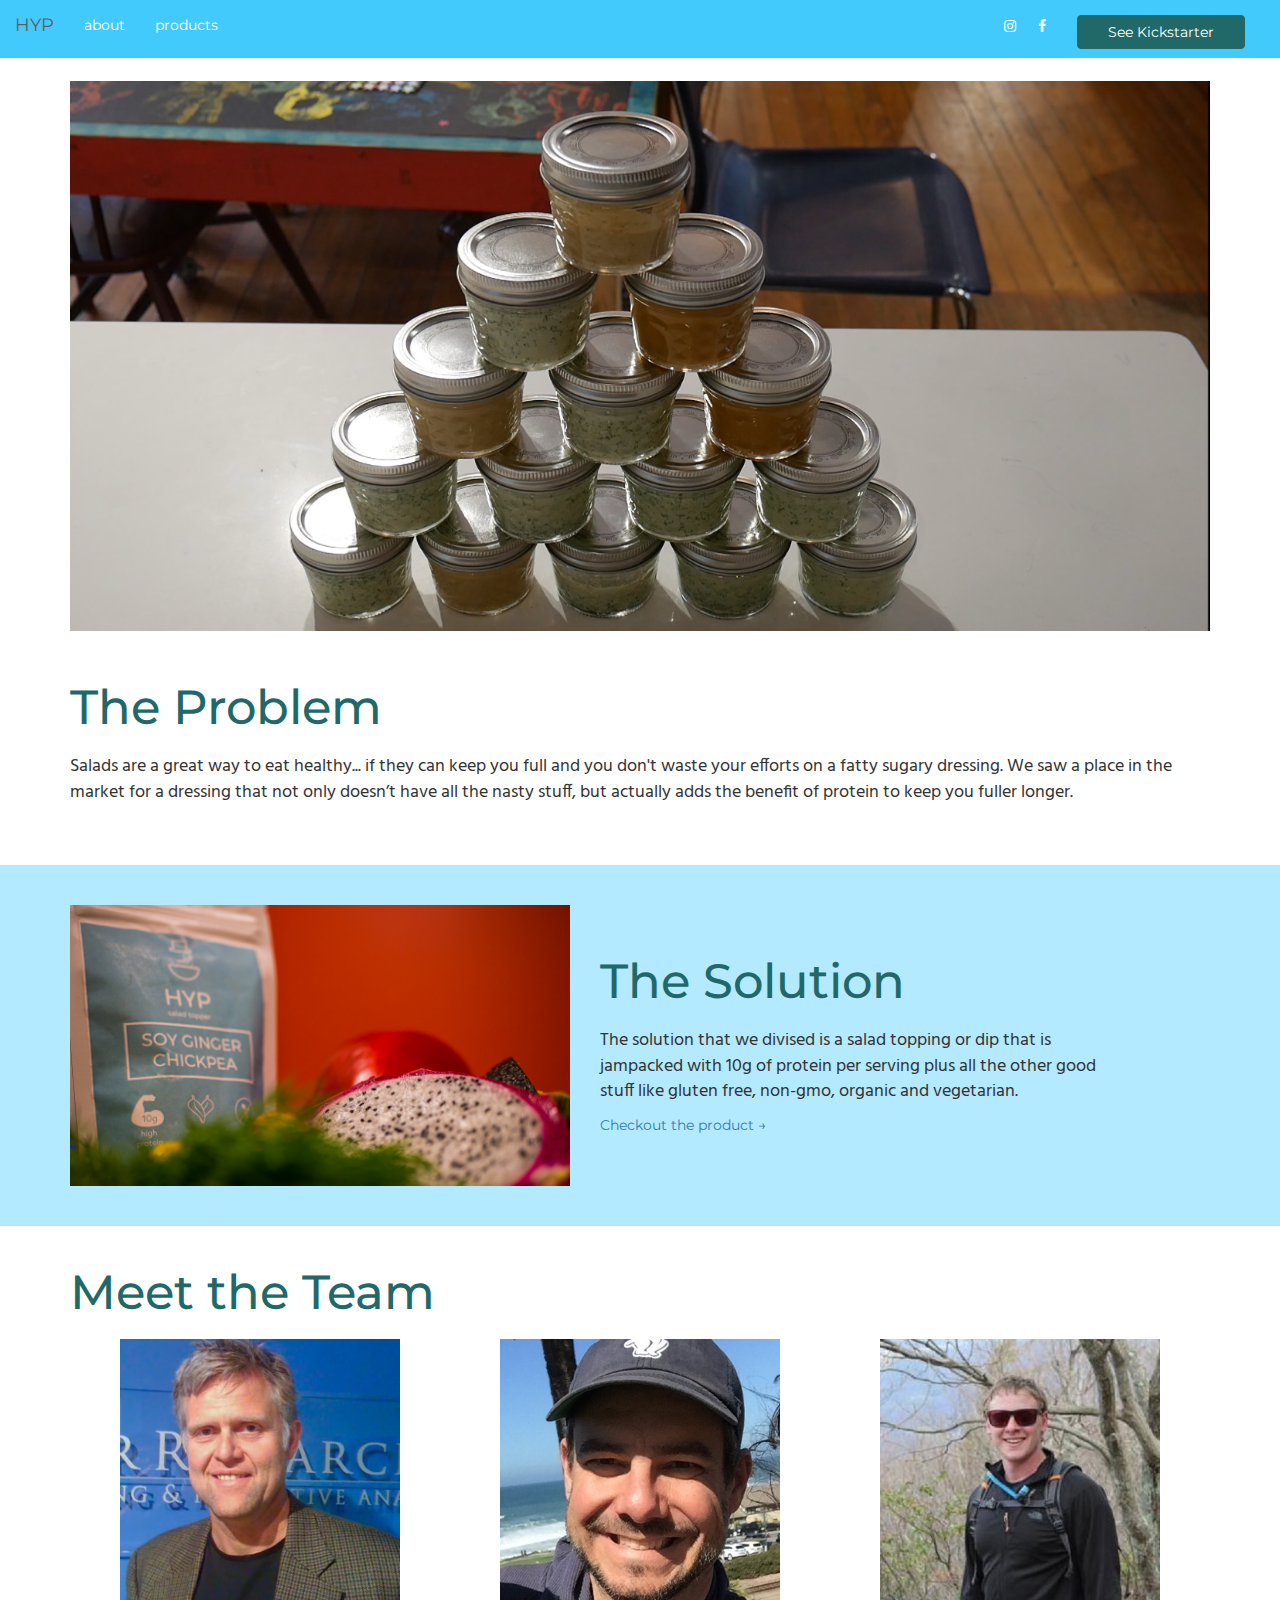
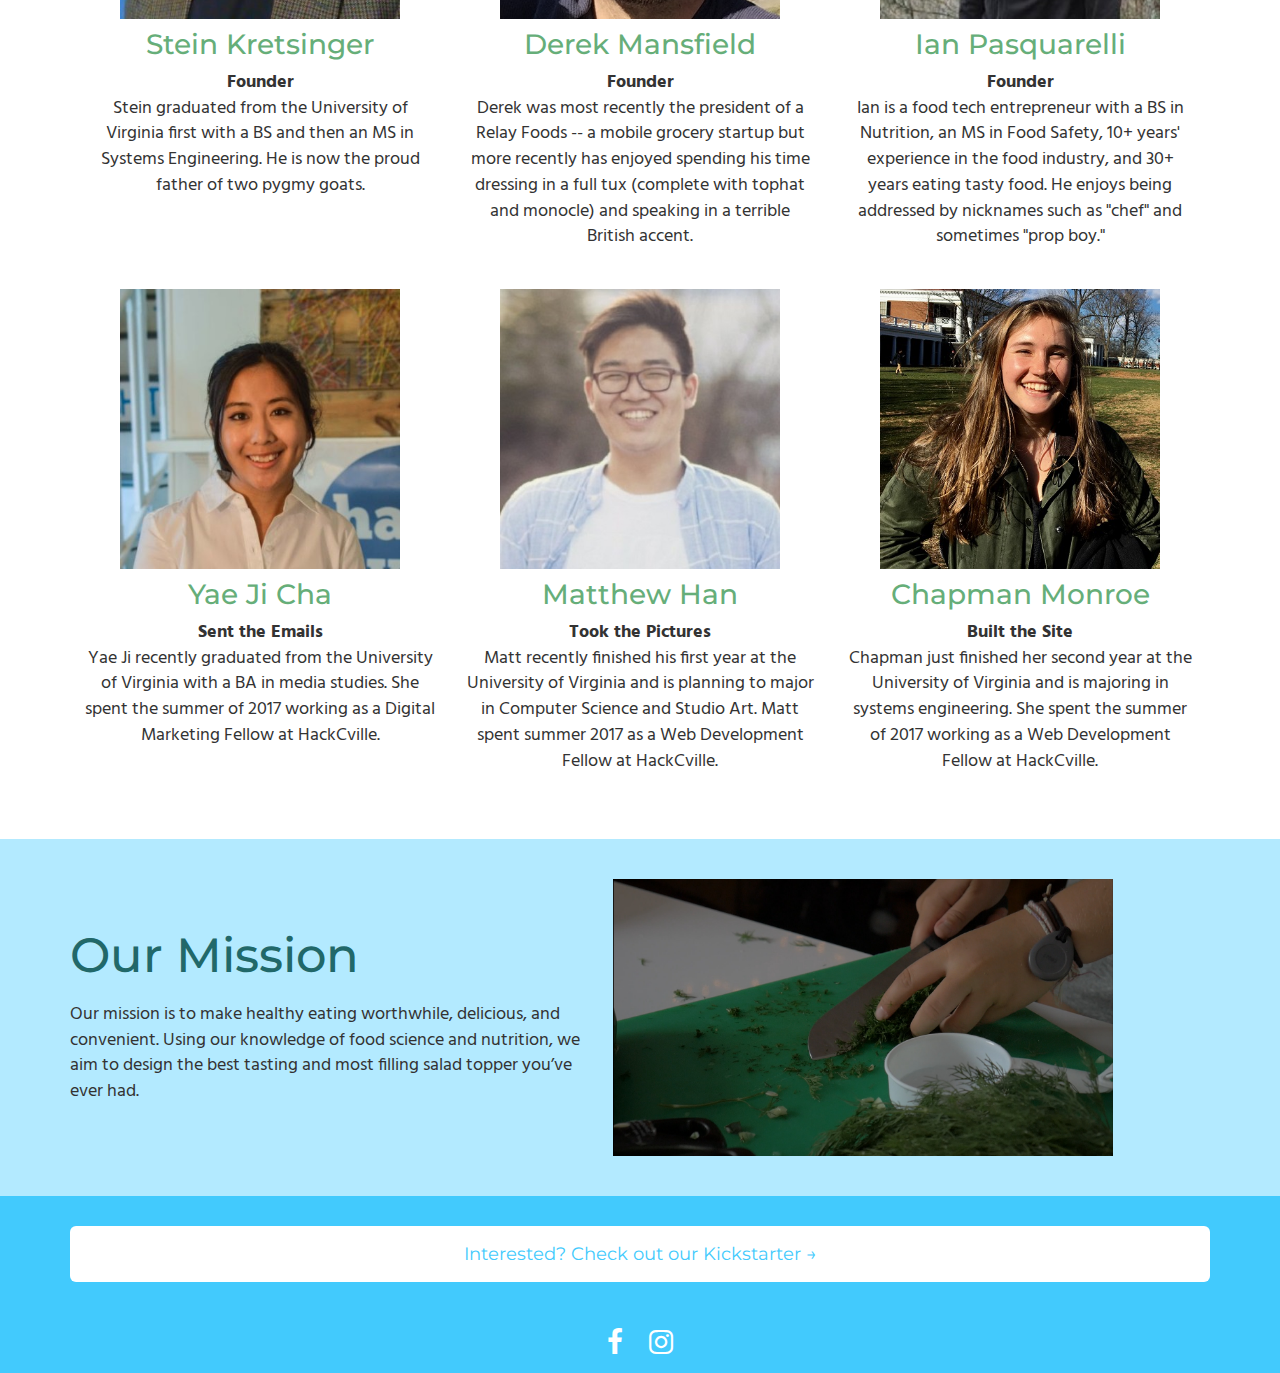
==== about.html @ 6a097baa "updating website based on Derek and Ian's suggestions" ====
<!DOCTYPE html>
<html lang="en">
  <head>
    <meta charset="utf-8">
    <meta http-equiv="X-UA-Compatible" content="IE=edge">
    <meta name="viewport" content="width=device-width, initial-scale=1">
    <meta name="description" content="HYP Salad Topper: An organic, gluten free, non-GMO approach to salad dressing. 10g of healthy protein in every serving">
    <meta name="keywords" content="post workout snack, protein bars, protein supplement, healthy salad dressing, protein drink, healthy protein, gluten free salad dressing, HYP, HYP Foods, HYP Salad Topper, Protein sources, what foods are high in protein, low calorie protein">
    <!-- The above 3 meta tags *must* come first in the head; any other head content must come *after* these tags -->
    <title>HYP: High Protein Salad Topper</title>

    <!-- Bootstrap -->
    <link href="css/bootstrap.min.css" rel="stylesheet">
    <link href="css/font-awesome.css" rel="stylesheet">
    <link rel='stylesheet' href='styles.css' type='text/css' />
    <!-- HTML5 shim and Respond.js for IE8 support of HTML5 elements and media queries -->
    <!-- WARNING: Respond.js doesn't work if you view the page via file:// -->
    <!--[if lt IE 9]>
      <script src="https://oss.maxcdn.com/html5shiv/3.7.3/html5shiv.min.js"></script>
      <script src="https://oss.maxcdn.com/respond/1.4.2/respond.min.js"></script>
    <![endif]-->
    <link rel="icon" type="image/svg" href="images/mr.topper.svg">
  </head>
  <body>
  
  <!-- ~~~~~~~~~~~~~~ NAV BAR ~~~~~~~~~~~~~~~~~~~~~ -->
  <nav class="navbar navbar-default navbar-fixed-top">
      <div class="container-fluid">
        <div class="navbar-header">
          <button type="button" class="navbar-toggle collapsed" data-toggle="collapse" data-target="#bs-example-navbar-collapse-1" aria-expanded="false">
            <span class="sr-only">Toggle navigation</span>
            <span class="icon-bar"></span>
            <span class="icon-bar"></span>
            <span class="icon-bar"></span>
          </button>
          <a class="navbar-brand" href="index.html">
            HYP
          </a>
        </div>

        <div class="collapse navbar-collapse" id="bs-example-navbar-collapse-1">
        <ul class="nav navbar-nav">
          <li><a href="about.html">about</a></li>
          <li><a href="products.html">products</a></li>
        </ul>
         <a href="https://docs.google.com/forms/d/e/1FAIpQLSdZzL9fAMGSGxzv1El_elPHL1NvBfObmUKRZR4ZpBz0gleK9g/viewform" type="button" class="btn btn-green btn-default navbar-btn navbar-right">See Kickstarter</a>
        <a class="btn btn-social-icon btn-facebook navbar-right" href="https://www.facebook.com/HYP-Salad-Topper-1381089681981796/" onclick="_gaq.push(['_trackEvent', 'btn-social-icon', 'click', 'btn-facebook']);"><span class="fa fa-facebook"></span></a>
         <a class="btn btn-social-icon btn-instagram navbar-right" href="https://www.instagram.com/hypfoods/" onclick="_gaq.push(['_trackEvent', 'btn-social-icon', 'click', 'btn-instagram']);"><span class="fa fa-instagram"></span></a>
       
      </div>
    </nav>

    <!-- ~~~~~~~~~~~~~~~~~~~~~~~ WHO WE ARE ~~~~~~~~~~~~~~~~~ -->
    <div class="about-hero">
      <div class="container">
        <div class="big-image"></div>
        <div class="who-we-are-text">
          <h3>The Problem</h3>
          <p>Salads are a great way to eat healthy... if they can keep you full and you don't waste your efforts on a fatty sugary dressing. We saw a place in the market for a dressing that not only doesn’t have all the nasty stuff, but actually adds the benefit of protein to keep you fuller longer.
          </p>
        </div>
      </div>
    </div>
    <div class="the-solution">
      <div class="container">
        <div class="small-image small-image-solution">
          <img class="small-image" src="images/dressing-packet.jpg">
        </div><div class="about-text about-text-one">
          <h3>The Solution</h3>
          <p>The solution that we divised is a salad topping or dip that is jampacked with 10g of protein per serving plus all the other good stuff like gluten free, non-gmo, organic and vegetarian.
          </p>
          <a href="products.html">Checkout the product &#8594;</a>
        </div>
      </div>
    </div>
    <div class="the-team clearfix">
      <div class="container">
        <h3>Meet the Team</h3>
        <div class="col-md-4 clearfix team-member-col">
          <img class="team-member" src="images/stein.jpg"/>
          <h4>Stein Kretsinger</h4>
          <p>
            <span class="bold">Founder</span> <br>Stein graduated from the University of Virginia first with a BS and then an MS in Systems Engineering. He is now the proud father of two pygmy goats. 
          </p>
        </div>
        <div class="col-md-4 clearfix team-member-col">
          <img class="team-member" src="images/derek.jpg"/>
          <h4>Derek Mansfield</h4>
          <p>
            <span class="bold">Founder</span> <br> Derek was most recently the president of a Relay Foods -- a mobile grocery startup but more recently has enjoyed spending his time dressing in a full tux (complete with tophat and monocle) and speaking in a terrible British accent. 
          </p>
        </div>
        <div class="col-md-4 clearfix team-member-col">
          <img class="team-member" src="images/ian.jpg"/>
          <h4>Ian Pasquarelli</h4>
          <p>
            <span class="bold">Founder</span> <br>Ian is a food tech entrepreneur with a BS in Nutrition, an MS in Food Safety, 10+ years' experience in the food industry, and 30+ years eating tasty food. He enjoys being addressed by nicknames such as "chef" and sometimes "prop boy."
          </p>
        </div>
        <div class="col-md-4 clearfix team-member-col">
          <img class="team-member" src="images/yaeji.jpg"/>
          <h4>Yae Ji Cha</h4>
          <p>
          <span class="bold">Sent the Emails</span><br>Yae Ji recently graduated from the University of Virginia with a BA in media studies. She spent the summer of 2017 working as a Digital Marketing Fellow at HackCville.
          </p>
        </div>
        <div class="col-md-4 clearfix team-member-col">
          <img class="team-member" src="images/matt.jpg"/>
          <h4>Matthew Han</h4>
          <p><span class="bold">Took the Pictures</span><br>Matt recently finished his first year at the University of Virginia and is planning to major in Computer Science and Studio Art. Matt spent summer 2017 as a Web Development Fellow at HackCville.</p>
        </div>
        <div class="col-md-4 clearfix team-member-col">
          <img class="team-member" src="images/chap2.jpg"/>
          <h4>Chapman Monroe</h4>
          <p><span class="bold">Built the Site</span><br>Chapman just finished her second year at the University of Virginia and is majoring in systems engineering. She spent the summer of 2017 working as a Web Development Fellow at HackCville.</p>
        </div>
      </div>
    </div>
    <div class="the-solution">
      <div class="container"> 
        <div class="small-image small-image-hidden small-image-mission">
          <img class="small-image" src="images/cutting-dill.jpg">
        </div><div class="about-text about-text-two">
          <h3>Our Mission</h3>
          <p>
            Our mission is to make healthy eating worthwhile, delicious, and convenient. Using our knowledge of food science and nutrition, we aim to design the best tasting and most filling salad topper you’ve ever had.
          </p>
        </div><div class="small-image small-image-shown small-image-mission">
          <img class="small-image" src="images/cutting-dill.jpg">
        </div>
      </div>
    </div>  

    <!-- ~~~~~~~~~~~~~~~~~~~~~~~ CTA ~~~~~~~~~~~~~~~~~~~~~~~ -->

   <div class="cta-container">
      <div class="container">
         <a href="https://docs.google.com/forms/d/e/1FAIpQLSdZzL9fAMGSGxzv1El_elPHL1NvBfObmUKRZR4ZpBz0gleK9g/viewform" type="button" class="btn btn-lg btn-cta">Interested? Check out our Kickstarter &#8594;</a>
         <a href="https://docs.google.com/forms/d/e/1FAIpQLSdZzL9fAMGSGxzv1El_elPHL1NvBfObmUKRZR4ZpBz0gleK9g/viewform" type="button" class="btn btn-lg btn-cta-responsive">Check out our Kickstarter &#8594;</a>
         <a href="https://docs.google.com/forms/d/e/1FAIpQLSdZzL9fAMGSGxzv1El_elPHL1NvBfObmUKRZR4ZpBz0gleK9g/viewform" type="button" class="btn btn-lg btn-cta-responsive-two">Kickstarter &#8594;</a>
         <a class="btn btn-social-icon btn-facebook" href="https://www.facebook.com/HYP-Salad-Topper-1381089681981796/" onclick="_gaq.push(['_trackEvent', 'btn-social-icon', 'click', 'btn-facebook']);"><span class="fa fa-facebook fa-2x"></span></a>
         <a class="btn btn-social-icon btn-instagram" href="https://www.instagram.com/hypfoods/" onclick="_gaq.push(['_trackEvent', 'btn-social-icon', 'click', 'btn-instagram']);"><span class="fa fa-instagram fa-2x"></span></a>
      </div>
    </div>

    <!-- jQuery (necessary for Bootstrap's JavaScript plugins) -->
    <script src="https://ajax.googleapis.com/ajax/libs/jquery/1.12.4/jquery.min.js"></script>
    <!-- Include all compiled plugins (below), or include individual files as needed -->
    <script src="js/bootstrap.min.js"></script>
  </body>
</html>
---- styles.css ----
@import url('https://fonts.googleapis.com/css?family=Hind');
@import url('https://fonts.googleapis.com/css?family=Montserrat');
body{
	font-family: 'Montserrat', sans-serif;
	display: block;
}

/********************** NAV BAR *******************************************/
.navbar-default{
	background-color: #42CAFD;
	border-color: #42CAFD;
}
.navbar{
	border-radius: 0;
	margin-bottom: 0;
}
.logo{
	width: 50px;
}
.navbar-default .navbar-nav>.active>a, .navbar-default .navbar-nav>.active>a:focus, .navbar-default .navbar-nav>.active>a:hover{
	background-color: #42CAFD;
}
.navbar-default .navbar-nav>li>a{
	color: white;
}
.navbar-default .navbar-brand {
	color: white;
}
/********************** HERO IMAGE *******************************************/
.green{
	color:#42CAFD;
}
.hero{
	height: 600px;
	background-image: url("images/salad-dressing.jpg");
	background-position: center;
	background-size: cover;
}
.overlay{
	background-color: rgba(0,0,0,.7);
	height: 600px;
}
.title{
	text-align: center;
	padding-top: 80px;
	color: white;
}
.homepage-image{
	width: 120px;
	padding-bottom: 20px;
	padding-top: 40px;
}
h1{
	font-size: 82px;
	font-weight: bold;
}
h4{
	font-size: 28px;
}
h2{
	font-size: 24px;
	padding-top: 20px;
}
h2, h4{
	padding-bottom: 30px;
}
/*media queries for this section*/

@media screen and (max-width: 760px){
	h1{
		font-size: 75px;
	}

}

@media screen and (max-width: 680px){
	.title{
		padding-top: 55px;
	}
}

@media screen and (max-width: 585px){
	h1{
		font-size: 70px;
	}

	h2{
		font-size: 22px;
	}
	.title{
		padding-top: 70px;
	}
}

@media screen and (max-width: 400px){
	.title{
		padding-top: 70px;
	}
	h1{
		font-size: 60px;
	}

	h2{
		font-size: 20px;
	}
}
/********************* TEAM SECTION *******************************/
.team-member{
	width: 80%;
}
.the-team h4{
	color: #66AE79;
	padding-bottom: 0;
}

.team-member-col{
	height: 500px;
	text-align: center;
	margin-bottom: 50px;
	background-color: white;
}
.bold{
	font-weight: bold;
}
@media screen and (max-width: 990px){
	.team-member-col{
		width: 49%;
		display: inline-block;
		height: 450px;
	}
}
@media screen and (max-width: 700px){
	.team-member-col{
		height: 400px;
	}
}
@media screen and (max-width: 550px){
	.team-member-col{
		width: 100%;
		height: 480px;
	}
	h3{
		text-align: center;
	}
}
@media screen and (max-width: 550px){
	.team-member-col{
		height: auto;
	}
}
/******************** BUTTON ICONS ********************************/

.button-list{
	margin:0 auto;
	padding-top: 50px;
	padding-bottom: 50px;
	text-align: center;
}
.btn{
	padding-left: 30px;
	padding-right: 30px;
	margin-left: 20px;
	margin-right: 20px;
	color: white;
}
.btn-green:hover{
	color: #216869;
}
.btn-blue:hover{
	color: white;
	cursor: default;
}
.btn-green{
	background-color: #216869;
	margin-top: 15px;
	border-color: #216869;
}
.btn-blue{
	background-color:#66AE79;
	margin-top: 15px;
}
.icon-box{
	text-align: center;
	color: #66AE79;
	padding-bottom: 20px;
}
h5{
	font-size: 20px;
}
i{
	font-size: 40px;
	padding-top: 40px;
	padding-bottom: 20px;
}
@media screen and (max-width: 990px){
	.icon-box{
		display: inline-block;
		width: 20%;
	}
}

@media screen and (max-width: 720px){
	.icon-box{
		width: 50%;
	}
	.icon-box-last{
		width: 100%;
	}
}
@media screen and (max-width: 310px){
	.icon-box{
		width: 100%;
	}
}
/***************************** IMAGES *********************************/
.home-images{
	padding-top: 30px;
	padding-bottom: 30px;
}
.image-row{
	padding-top: 20px;
	padding-bottom: 40px;
}
.home-images h4{
	color: #216869;
	vertical-align: middle;
	font-size: 30px;
	padding-top: 80px;
}
.home-image{
	display: inline-block;
	width: 372px;
}
.home-image-long{
	width: 550px;
}
.image-div{
	text-align: center;
}
.second-row{
	padding-left: 55px;
	padding-right: 55px;
}
.sep{
	width: 100%;
	text-align: center;
	color: #216869;
}

@media screen and (max-width: 990px){
	.home-images h4{
		font-size: 24px;
	}
	.home-image-long{
		width: 500px;
	}
	.home-image-desk{
		width: 450px;
	}
}
@media screen and (max-width: 810px){
	.home-images h4{
		font-size: 20px;
	}
	.home-image-long{
		width: 400px;
	}
}
@media screen and (max-width: 767px){
	.home-images h4{
		padding-top: 30px;
	}
	.desk{
		text-align: center;
	}
}
@media screen and (max-width: 455px){
	.home-image-long{
		width: 300px;
	}
	.carrot-gif{
		width: 250px;
	}
}
@media screen and (max-width: 365px){
	.home-image-long{
		width: 250px;
	}
}
/***************************** CTA *********************************/

.cta-container{
	background-color: #42CAFD;
	text-align: center;
}
.btn-cta{
	background-color: white;
	color: #42CAFD;
	padding: 15px 80px;
	margin: 30px auto;
	display: block;
}
.btn-cta-responsive{
	display: none;
	background-color: white;
	color: #42CAFD;
	padding: 15px 40px;
	margin: 30px auto;
}
.btn-cta-responsive-two{
	display: none;
	background-color: white;
	color: #42CAFD;
	padding: 15px 40px;
	margin: 30px auto;
}
.btn-social-icon{
	padding: 15px 10px;
	margin-right: 0;
	margin-left: 0;
}

/*media queries for this section*/

@media screen and (max-width: 555px){
	.btn-cta{
		padding: 15px 40px;
	}
}

@media screen and (max-width: 490px){
	.btn-cta{
		display: none;
	}
	.btn-cta-responsive{
		display: block;
	}
}
@media screen and (max-width: 360px){
	.btn-cta{
		display: none;
	}
	.btn-cta-responsive{
		display: none;
	}
	.btn-cta-responsive-two{
		display: block;
	}
}
/***************************** BIG IMAGE ABOUT ************************/
.who-we-are-text{
	padding-bottom: 50px;
}
.about-hero{
	margin-top: 51px;
}
.big-image{
	width: 100%;
	height: 550px;
	margin: 30px auto;
	background-image: url("images/dressing-stack.jpg");
	background-position: center;
	background-size: cover;
}
h3{
	color:#216869;
	font-size: 48px;
	padding-bottom: 10px;
	padding-top: 20px;
}
p{
	font-family: 'Hind', sans-serif;
	font-size: 18px;
}
.small-image{
	display: inline-block;
	width: 500px;
	margin-top: 20px;
	margin-bottom: 20px;
}

.small-image-hidden{
	display: none;
}
.about-text{
	display: inline-block;
	width: 45%;
	vertical-align: top;
	/*border: 5px solid #66AE79;*/
	margin-top: 50px;
}
.about-text-one{
	margin-left: 30px;
}
.about-text-two{
	margin-right: 30px;
}
.the-solution{
	background-color: #B3EAFF;
}
/* media queries for this section */
@media screen and (max-width: 1200px){
	.small-image{
		width: 400px;
	}
	.about-text{
		margin-top: 30px;
	}
}
@media screen and (max-width: 995px){
	h3{
		font-size: 40px;
	}
	.small-image{
		width: 300px;
		margin-top: 30px;
		margin-bottom: 30px;
	}
	.about-text{
		margin-top: 0;
	}
}

@media screen and (max-width: 770px){
	p{
		font-size: 16px;
	}

	h3{
		font-size: 36px;
	}
}

@media screen and (max-width: 650px){
	.small-image-hidden{
		display: block;
	}
	.small-image{
		display: block;
		width: 400px;
		text-align: center;
		margin: 20px auto;
	}
	.small-image-shown{
		display: none;
	}
	.about-text{
		width: 100%;
		margin-left: 0px;
		margin-right: 0px;
		text-align: center;
		padding-bottom: 30px;
	}
	.who-we-are-text{
		text-align: center;
		padding-bottom: 30px;
	}
}
@media screen and (max-width: 450px){
	.small-image{
		width: 300px;
	}
}
@media screen and (max-width: 350px){
	.small-image{
		width: 250px;
	}
}

/***************************** DRESSING ROW ************************/

.dressing-row{
	margin-top: 51px;
}
.dressing-info{
	vertical-align: top;
}
.dressing-row h3{
	text-align: center;
}
.ingredients{
	width: 70%;
	margin: 0 auto;
	padding-bottom: 30px;
}
.dressing-buttons{
	width: 80%;
	text-align: center;
}
.dressing-button-list{
	padding-top: 10px;
}
.dressing-row-image{
	margin-top: 50px;
	margin-bottom: 20px;
	text-align: center;
}

@media screen and (max-width: 510px){
	.ingredients{
		width: 90%;
	}
}
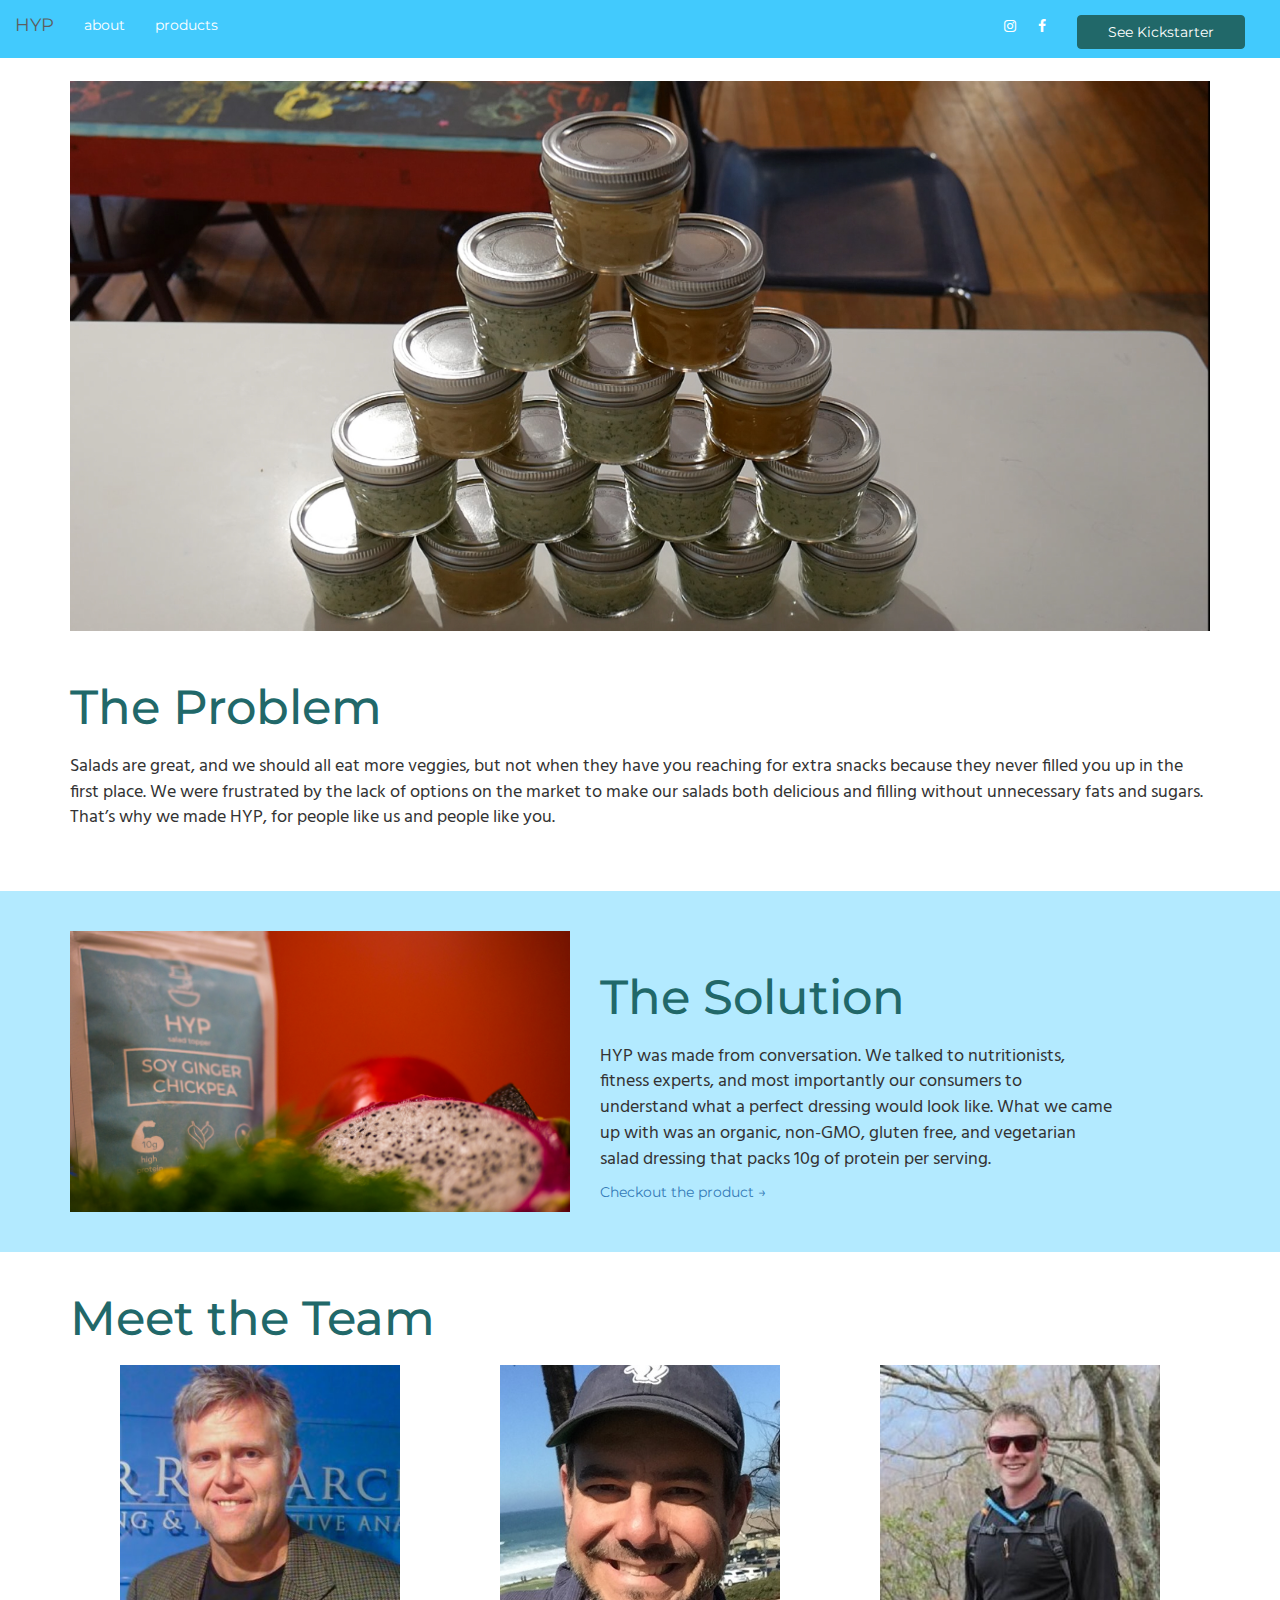
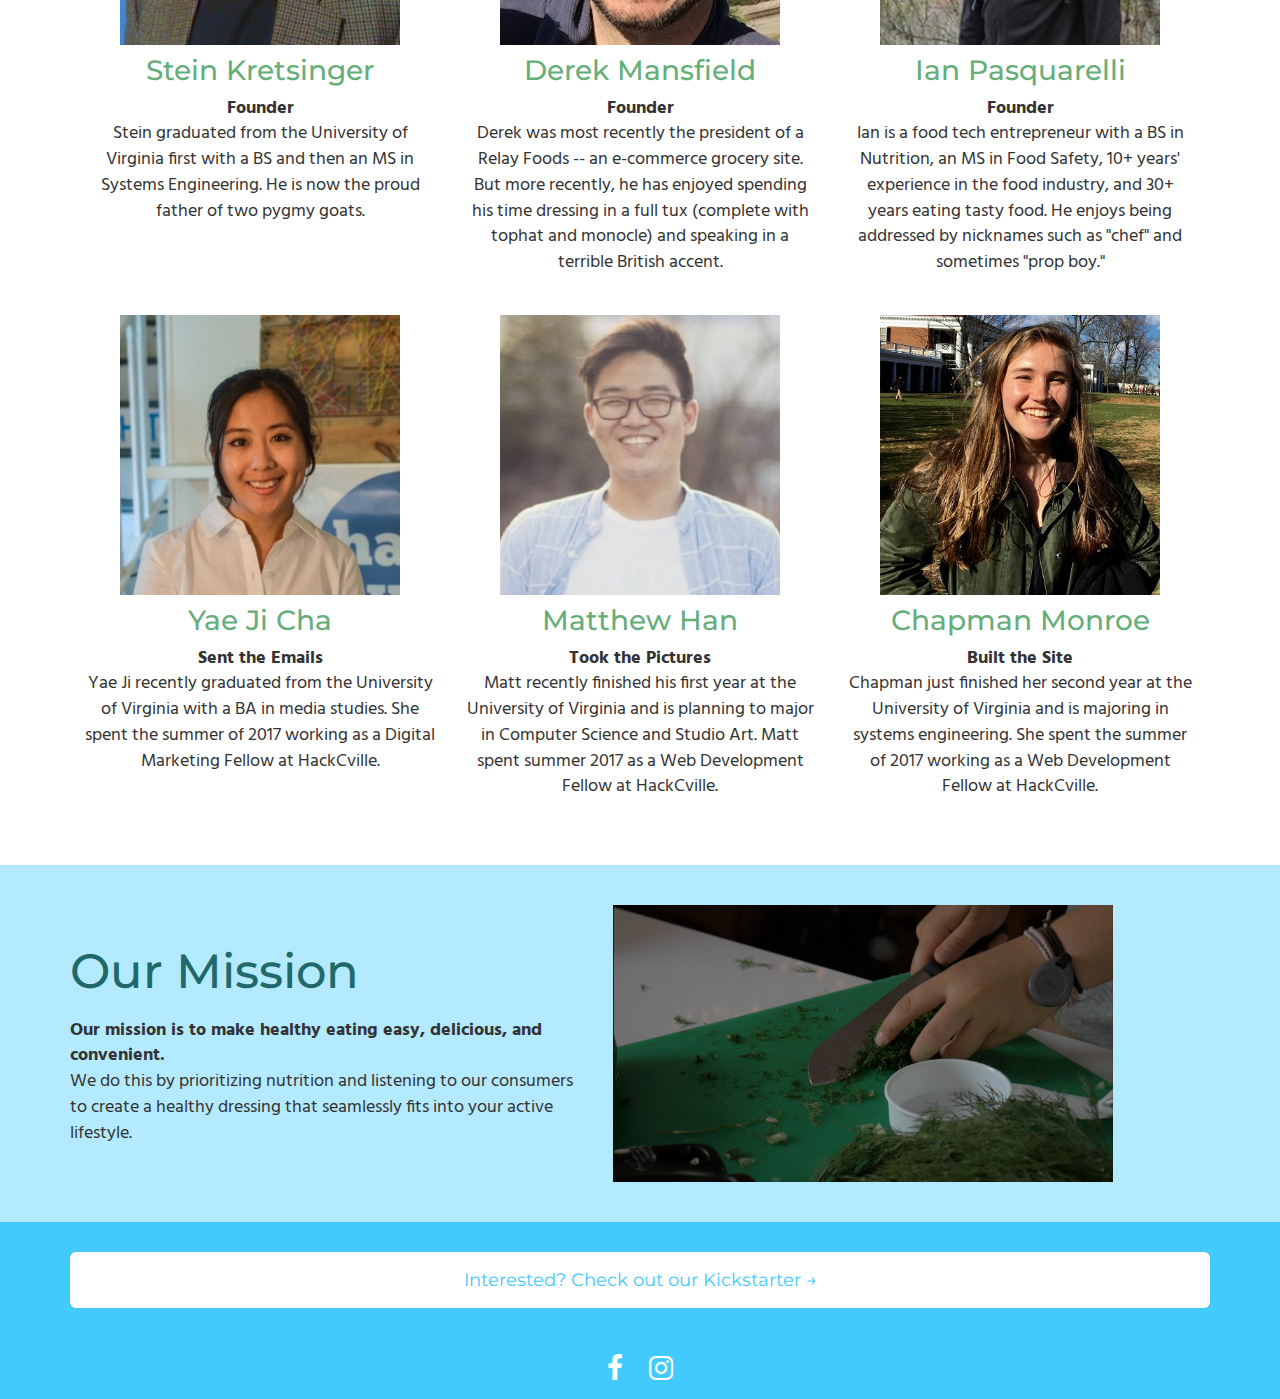
==== commit 01a543ae: "changed the fonts on the ingredients" ====
--- a/about.html
+++ b/about.html
@@ -56,7 +56,8 @@
         <div class="big-image"></div>
         <div class="who-we-are-text">
           <h3>The Problem</h3>
-          <p>Salads are a great way to eat healthy... if they can keep you full and you don't waste your efforts on a fatty sugary dressing. We saw a place in the market for a dressing that not only doesn’t have all the nasty stuff, but actually adds the benefit of protein to keep you fuller longer.
+          <p>
+            Salads are great, and we should all eat more veggies, but not when they have you reaching for extra snacks because they never filled you up in the first place. We were frustrated by the lack of options on the market to make our salads both delicious and filling without unnecessary fats and sugars. That’s why we made HYP, for people like us and people like you.
           </p>
         </div>
       </div>
@@ -67,7 +68,8 @@
           <img class="small-image" src="images/dressing-packet.jpg">
         </div><div class="about-text about-text-one">
           <h3>The Solution</h3>
-          <p>The solution that we divised is a salad topping or dip that is jampacked with 10g of protein per serving plus all the other good stuff like gluten free, non-gmo, organic and vegetarian.
+          <p>
+            HYP was made from conversation. We talked to nutritionists, fitness experts, and most importantly our consumers to understand what a perfect dressing would look like. What we came up with was an organic, non-GMO, gluten free, and vegetarian salad dressing that packs 10g of protein per serving.
           </p>
           <a href="products.html">Checkout the product &#8594;</a>
         </div>
@@ -87,7 +89,7 @@
           <img class="team-member" src="images/derek.jpg"/>
           <h4>Derek Mansfield</h4>
           <p>
-            <span class="bold">Founder</span> <br> Derek was most recently the president of a Relay Foods -- a mobile grocery startup but more recently has enjoyed spending his time dressing in a full tux (complete with tophat and monocle) and speaking in a terrible British accent. 
+            <span class="bold">Founder</span> <br> Derek was most recently the president of a Relay Foods -- an e-commerce grocery site. But more recently, he has enjoyed spending his time dressing in a full tux (complete with tophat and monocle) and speaking in a terrible British accent. 
           </p>
         </div>
         <div class="col-md-4 clearfix team-member-col">
@@ -123,7 +125,10 @@
         </div><div class="about-text about-text-two">
           <h3>Our Mission</h3>
           <p>
-            Our mission is to make healthy eating worthwhile, delicious, and convenient. Using our knowledge of food science and nutrition, we aim to design the best tasting and most filling salad topper you’ve ever had.
+            <span class="bold">Our mission is to make healthy eating easy, delicious, and convenient.</span>
+            <br> 
+            We do this by prioritizing nutrition and listening to our consumers to create a healthy dressing that seamlessly fits into your active lifestyle.
+
           </p>
         </div><div class="small-image small-image-shown small-image-mission">
           <img class="small-image" src="images/cutting-dill.jpg">
--- a/styles.css
+++ b/styles.css
@@ -246,6 +246,9 @@
 	text-align: center;
 	color: #216869;
 }
+.image-div-hidden{
+	display: none;
+}
 
 @media screen and (max-width: 990px){
 	.home-images h4{
@@ -272,6 +275,12 @@
 	}
 	.desk{
 		text-align: center;
+	}
+	.image-div-shown{
+		display: none;
+	}
+	.image-div-hidden{
+		display: block;
 	}
 }
 @media screen and (max-width: 455px){
@@ -387,7 +396,8 @@
 	width: 45%;
 	vertical-align: top;
 	/*border: 5px solid #66AE79;*/
-	margin-top: 50px;
+	margin-top: 40px;
+	margin-bottom: 15px;
 }
 .about-text-one{
 	margin-left: 30px;
@@ -404,7 +414,7 @@
 		width: 400px;
 	}
 	.about-text{
-		margin-top: 30px;
+		margin-top: 20px;
 	}
 }
 @media screen and (max-width: 995px){
@@ -483,6 +493,10 @@
 	margin: 0 auto;
 	padding-bottom: 30px;
 }
+.ingredients-fonts{
+	font-size: 16px;
+	font-style: italic;
+}
 .dressing-buttons{
 	width: 80%;
 	text-align: center;
@@ -495,9 +509,36 @@
 	margin-bottom: 20px;
 	text-align: center;
 }
-
-@media screen and (max-width: 510px){
+.packaging{
+	border: solid white 5px;
+}
+.icon{
+	text-align: center;
+	color: #66AE79;
+	width: 20%;
+	display: inline-block;
+}
+
+@media screen and (max-width: 990px){
+	.icon{
+		width: 33%;
+	}
+	.icon-last{
+		width: 50%;
+	}
+}
+@media screen and (max-width: 500px){
 	.ingredients{
-		width: 90%;
+		width: 100%;
+	}
+}
+@media screen and (max-width: 360px){
+	.packaging{
+		width: 250px
+	}
+}
+@media screen and (max-width: 320px){
+	.packaging{
+		width: 200px;
 	}
 }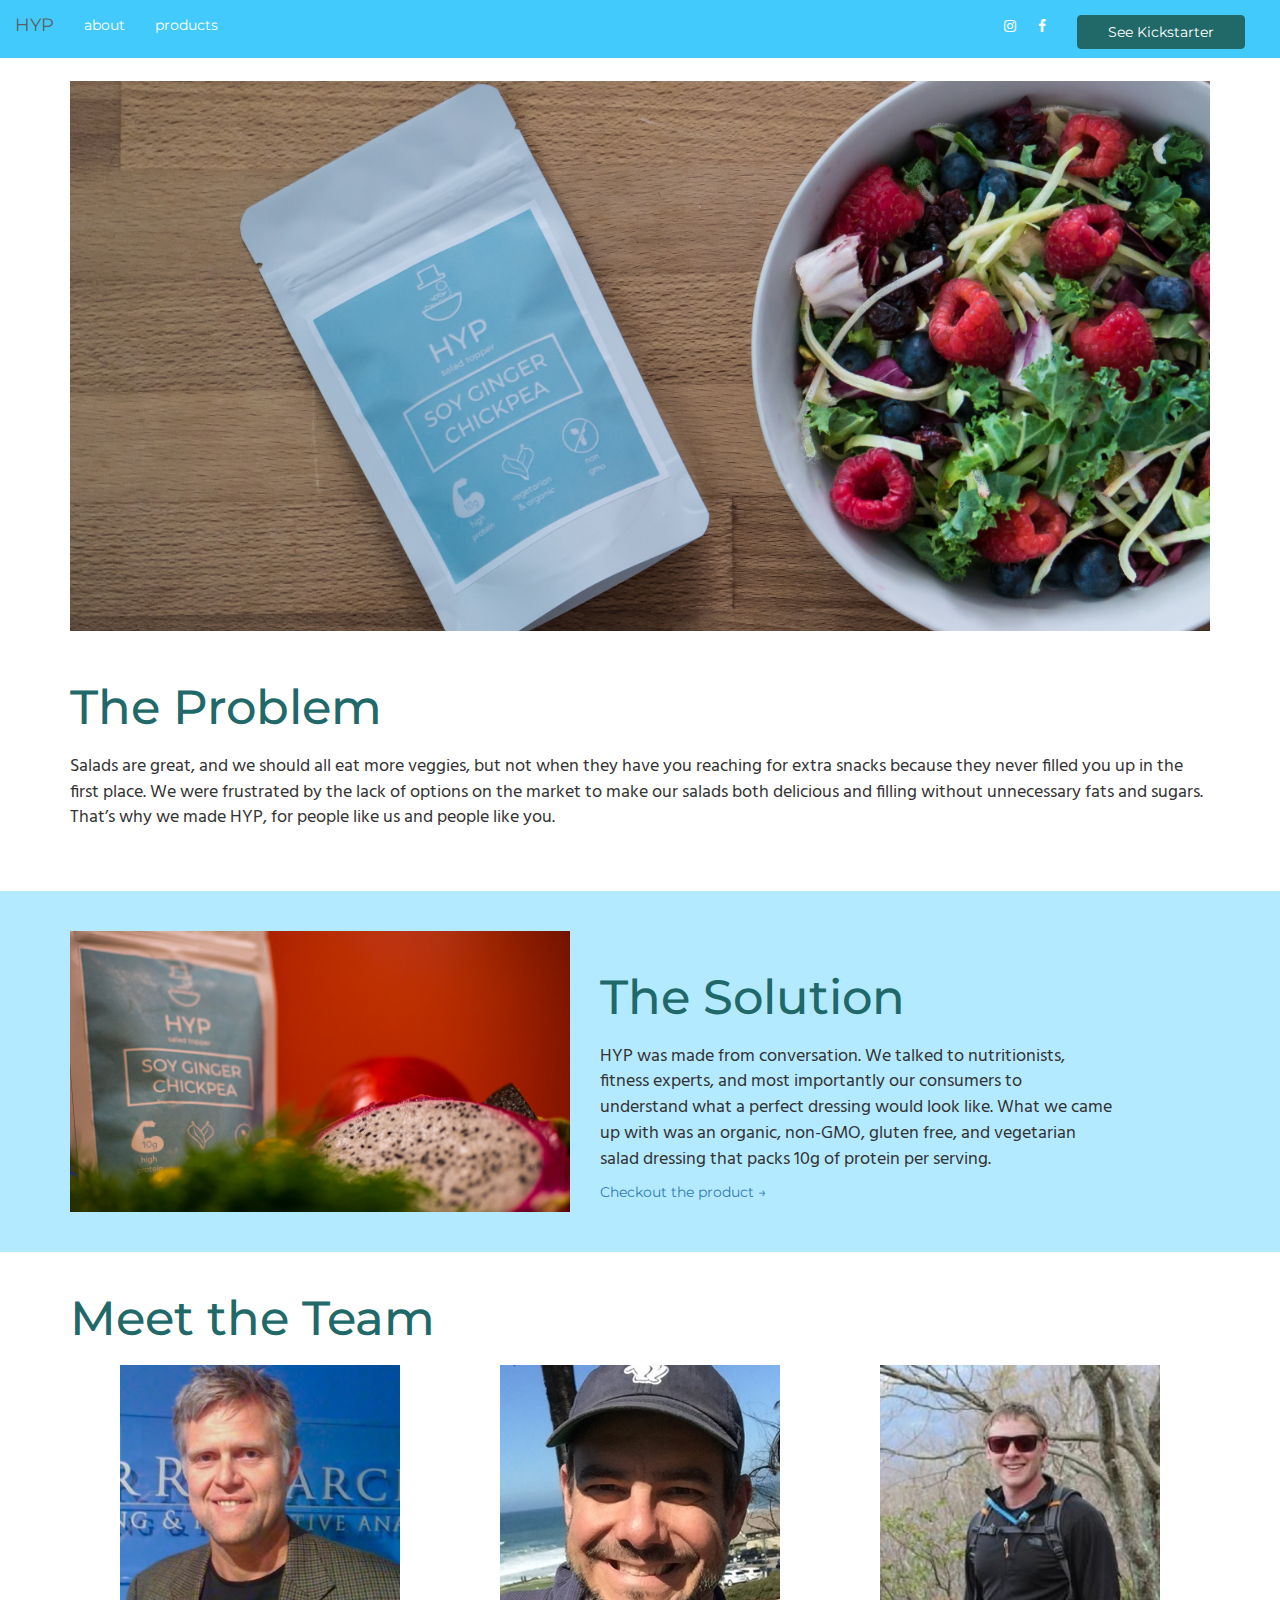
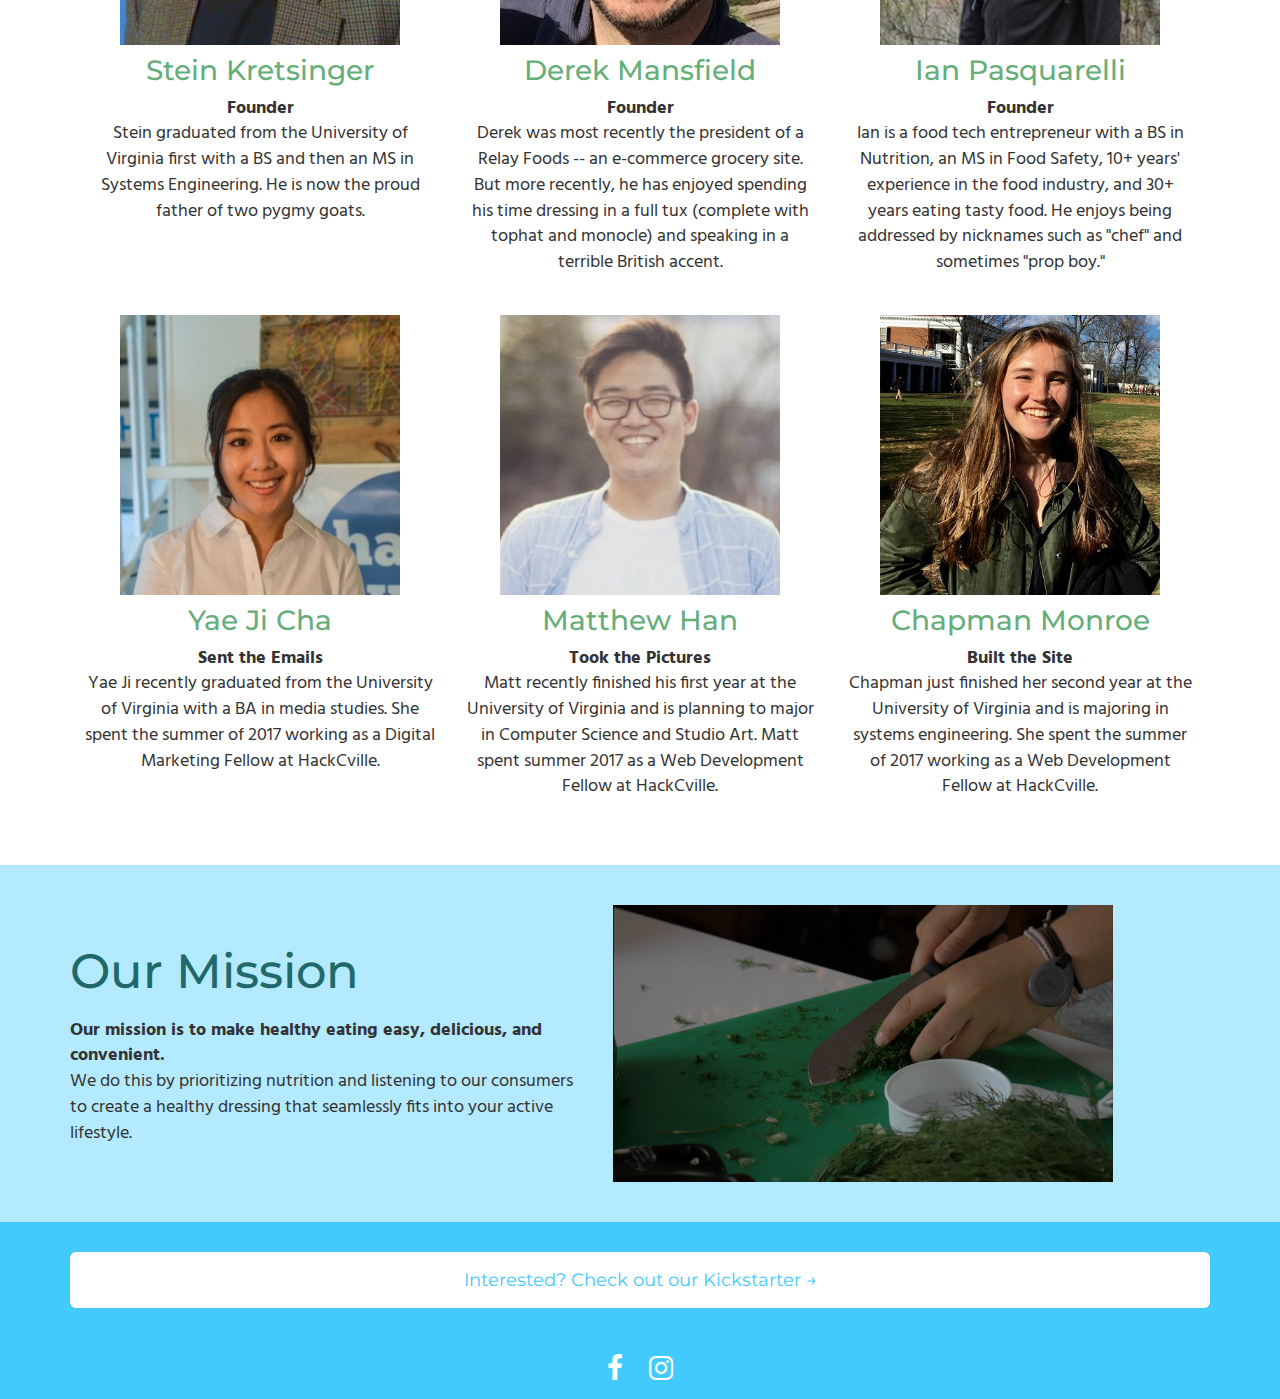
==== commit f543583f: "added google analytics script" ====
--- a/about.html
+++ b/about.html
@@ -19,7 +19,16 @@
       <script src="https://oss.maxcdn.com/html5shiv/3.7.3/html5shiv.min.js"></script>
       <script src="https://oss.maxcdn.com/respond/1.4.2/respond.min.js"></script>
     <![endif]-->
-    <link rel="icon" type="image/svg" href="images/mr.topper.svg">
+    <link rel="shortcut icon" href="favicon.ico" type="image/x-icon" />
+    <script>
+      (function(i,s,o,g,r,a,m){i['GoogleAnalyticsObject']=r;i[r]=i[r]||function(){
+      (i[r].q=i[r].q||[]).push(arguments)},i[r].l=1*new Date();a=s.createElement(o),
+      m=s.getElementsByTagName(o)[0];a.async=1;a.src=g;m.parentNode.insertBefore(a,m)
+      })(window,document,'script','https://www.google-analytics.com/analytics.js','ga');
+
+     ga('create', 'UA-103801644-1', 'auto');
+      ga('send', 'pageview');
+    </script>
   </head>
   <body>
   
--- a/styles.css
+++ b/styles.css
@@ -367,7 +367,7 @@
 	width: 100%;
 	height: 550px;
 	margin: 30px auto;
-	background-image: url("images/dressing-stack.jpg");
+	background-image: url("images/ovh.jpg");
 	background-position: center;
 	background-size: cover;
 }
@@ -439,6 +439,9 @@
 	h3{
 		font-size: 36px;
 	}
+	.big-image{
+		height: 400px;
+	}
 }
 
 @media screen and (max-width: 650px){
@@ -470,6 +473,9 @@
 	.small-image{
 		width: 300px;
 	}
+	.big-image{
+		height: 300px;
+	}
 }
 @media screen and (max-width: 350px){
 	.small-image{
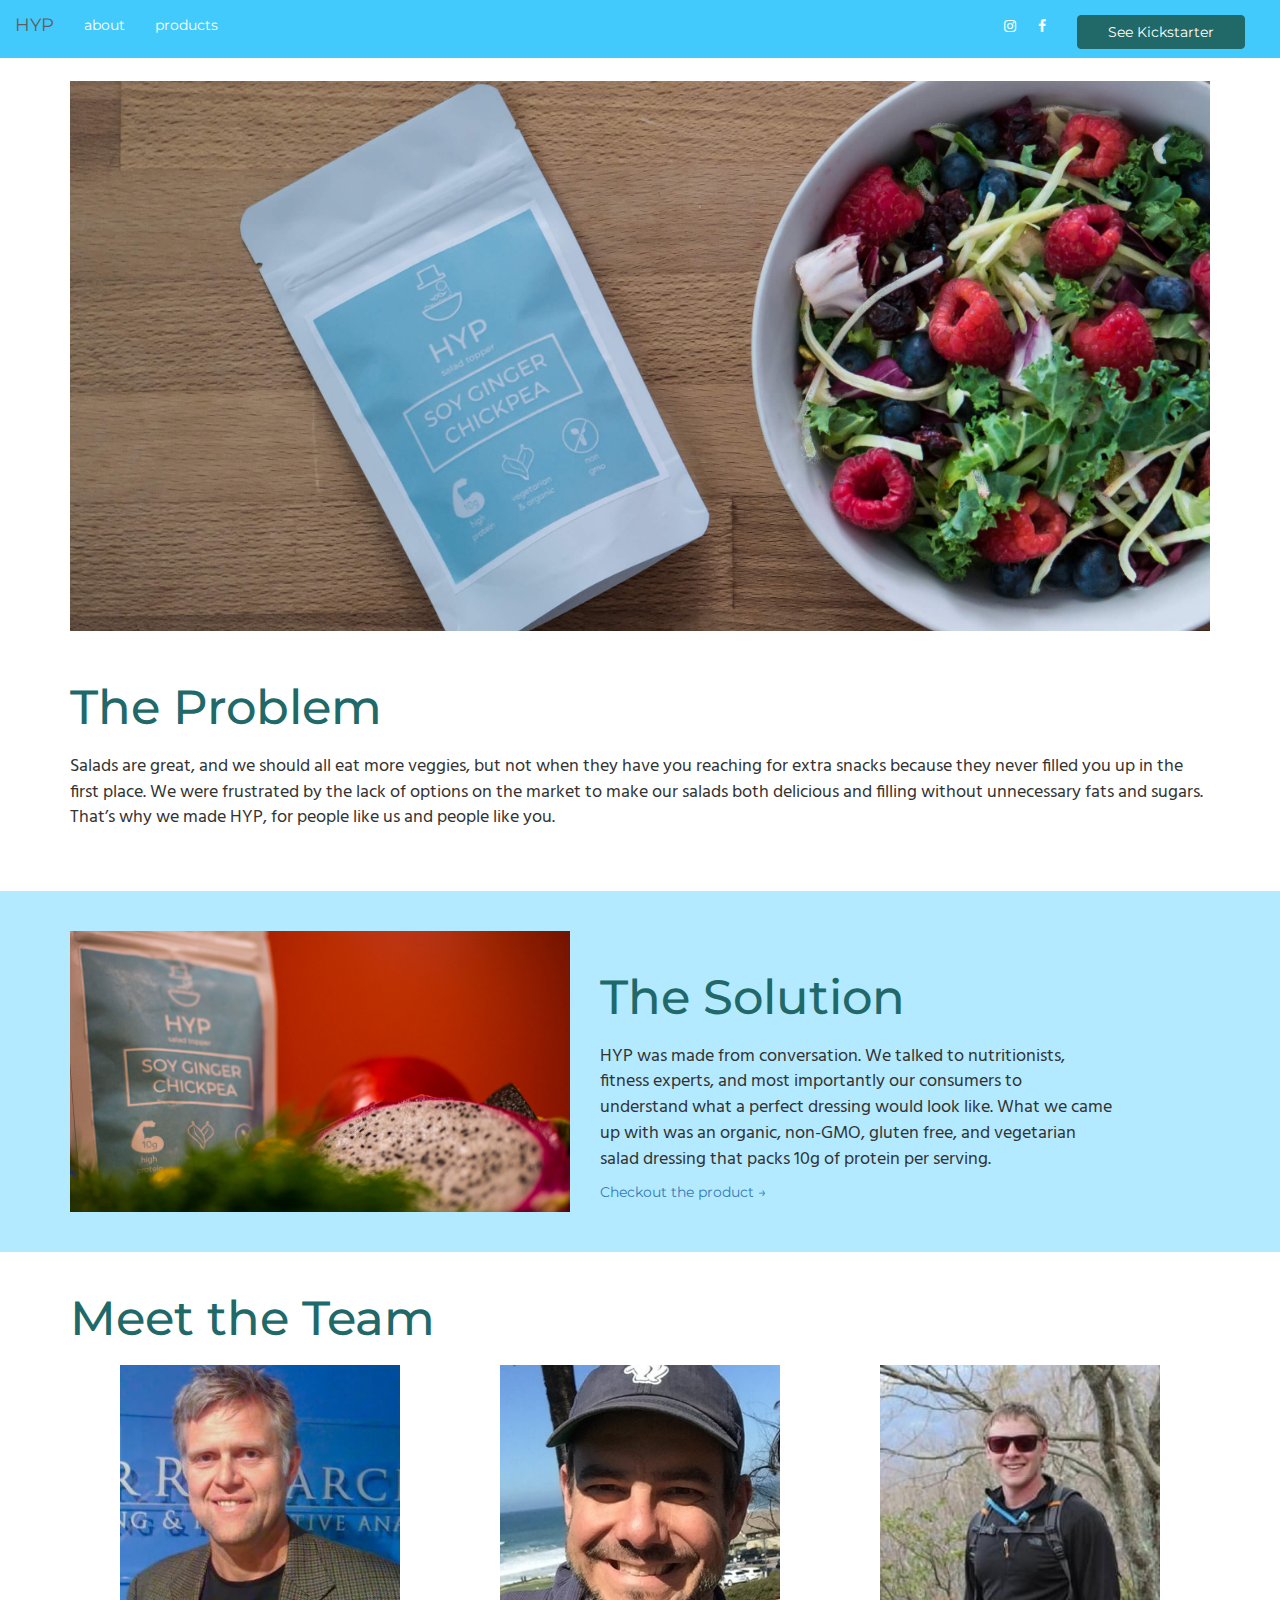
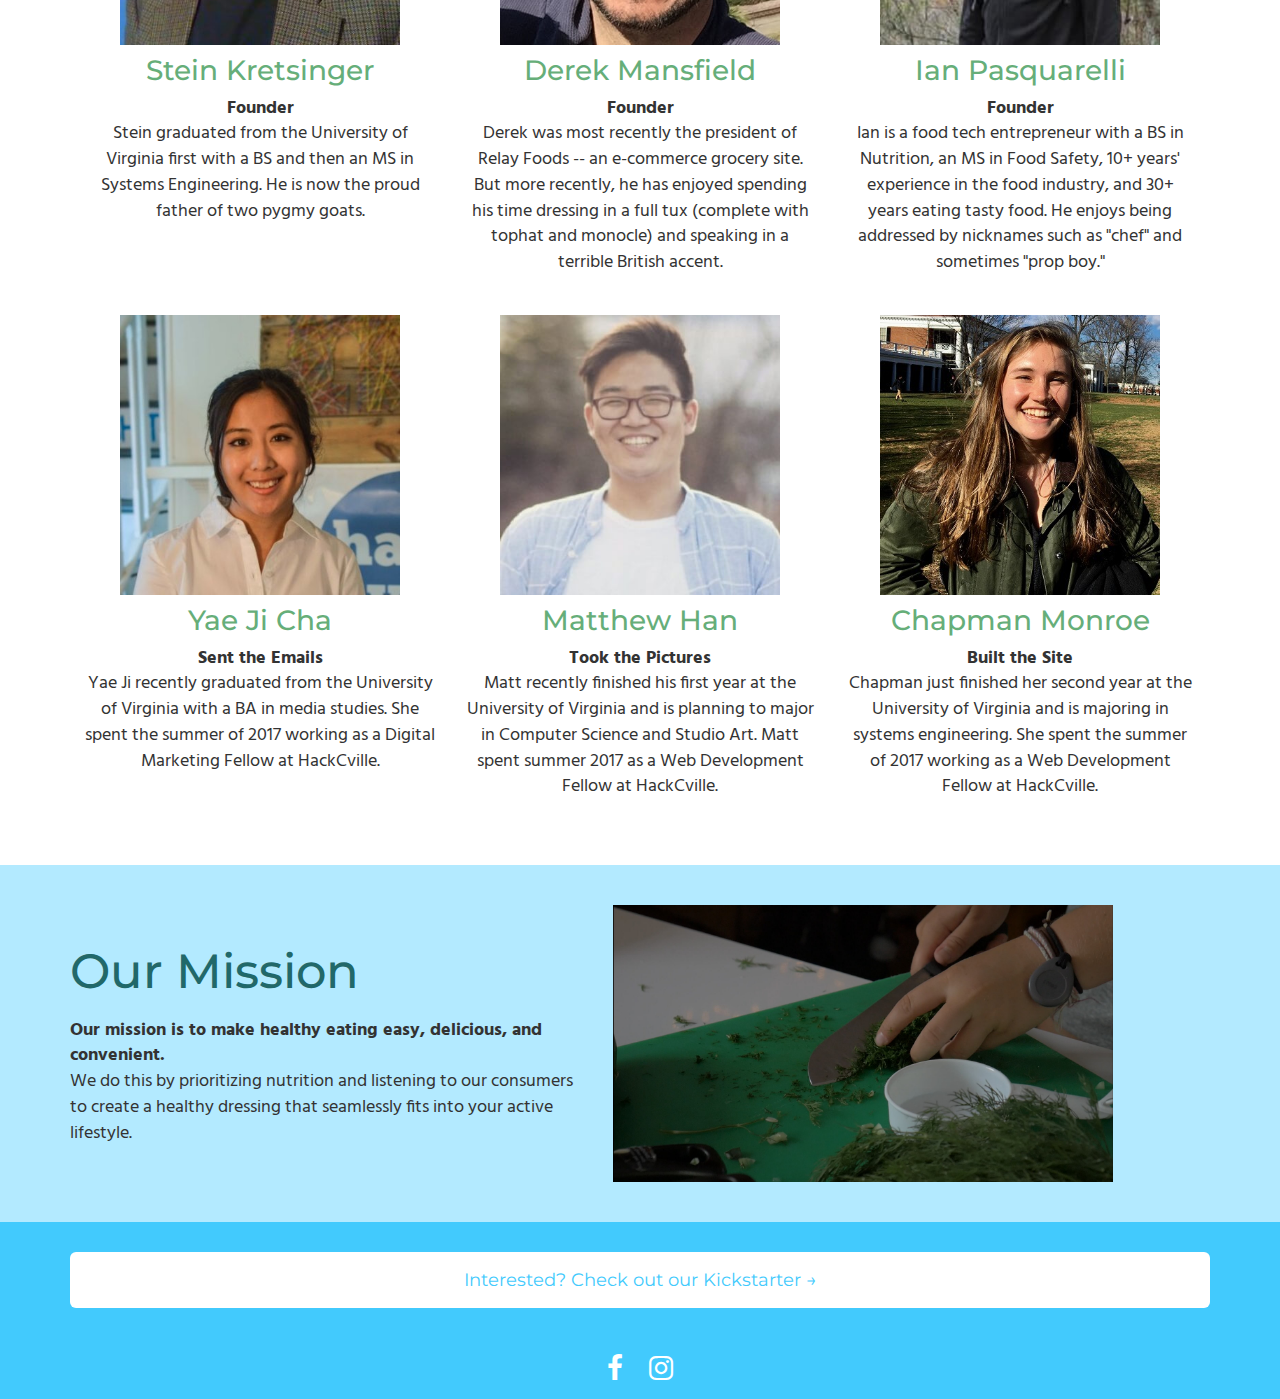
==== commit 38ad83f9: "compressed the images" ====
--- a/about.html
+++ b/about.html
@@ -12,7 +12,7 @@
     <!-- Bootstrap -->
     <link href="css/bootstrap.min.css" rel="stylesheet">
     <link href="css/font-awesome.css" rel="stylesheet">
-    <link rel='stylesheet' href='styles.css' type='text/css' />
+    <link rel='stylesheet' href='styles-min.css' type='text/css' />
     <!-- HTML5 shim and Respond.js for IE8 support of HTML5 elements and media queries -->
     <!-- WARNING: Respond.js doesn't work if you view the page via file:// -->
     <!--[if lt IE 9]>
@@ -98,7 +98,7 @@
           <img class="team-member" src="images/derek.jpg"/>
           <h4>Derek Mansfield</h4>
           <p>
-            <span class="bold">Founder</span> <br> Derek was most recently the president of a Relay Foods -- an e-commerce grocery site. But more recently, he has enjoyed spending his time dressing in a full tux (complete with tophat and monocle) and speaking in a terrible British accent. 
+            <span class="bold">Founder</span> <br> Derek was most recently the president of Relay Foods -- an e-commerce grocery site. But more recently, he has enjoyed spending his time dressing in a full tux (complete with tophat and monocle) and speaking in a terrible British accent. 
           </p>
         </div>
         <div class="col-md-4 clearfix team-member-col">
--- a/styles-min.css
+++ b/styles-min.css
@@ -0,0 +1 @@
+@import url(https://fonts.googleapis.com/css?family=Hind);@import url(https://fonts.googleapis.com/css?family=Montserrat);body{font-family:'Montserrat',sans-serif;display:block}.navbar-default{background-color:#42CAFD;border-color:#42CAFD}.navbar{border-radius:0;margin-bottom:0}.logo{width:50px}.navbar-default .navbar-nav>.active>a,.navbar-default .navbar-nav>.active>a:focus,.navbar-default .navbar-nav>.active>a:hover{background-color:#42CAFD}.navbar-default .navbar-nav>li>a{color:white}.navbar-default .navbar-brand{color:white}.green{color:#42CAFD}.hero{height:600px;background-image:url(images/salad-dressing.jpg);background-position:center;background-size:cover}.overlay{background-color:rgba(0,0,0,.7);height:600px}.title{text-align:center;padding-top:80px;color:white}.homepage-image{width:120px;padding-bottom:20px;padding-top:40px}h1{font-size:82px;font-weight:700}h4{font-size:28px}h2{font-size:24px;padding-top:20px}h2,h4{padding-bottom:30px}@media screen and (max-width:760px){h1{font-size:75px}}@media screen and (max-width:680px){.title{padding-top:55px}}@media screen and (max-width:585px){h1{font-size:70px}h2{font-size:22px}.title{padding-top:70px}}@media screen and (max-width:400px){.title{padding-top:70px}h1{font-size:60px}h2{font-size:20px}}.team-member{width:80%}.the-team h4{color:#66AE79;padding-bottom:0}.team-member-col{height:500px;text-align:center;margin-bottom:50px;background-color:white}.bold{font-weight:700}@media screen and (max-width:990px){.team-member-col{width:49%;display:inline-block;height:450px}}@media screen and (max-width:700px){.team-member-col{height:400px}}@media screen and (max-width:550px){.team-member-col{width:100%;height:480px}h3{text-align:center}}@media screen and (max-width:550px){.team-member-col{height:auto}}.button-list{margin:0 auto;padding-top:50px;padding-bottom:50px;text-align:center}.btn{padding-left:30px;padding-right:30px;margin-left:20px;margin-right:20px;color:white}.btn-green:hover{color:#216869}.btn-blue:hover{color:white;cursor:default}.btn-green{background-color:#216869;margin-top:15px;border-color:#216869}.btn-blue{background-color:#66AE79;margin-top:15px}.icon-box{text-align:center;color:#66AE79;padding-bottom:20px}h5{font-size:20px}i{font-size:40px;padding-top:40px;padding-bottom:20px}@media screen and (max-width:990px){.icon-box{display:inline-block;width:20%}}@media screen and (max-width:720px){.icon-box{width:50%}.icon-box-last{width:100%}}@media screen and (max-width:310px){.icon-box{width:100%}}.home-images{padding-top:30px;padding-bottom:30px}.image-row{padding-top:20px;padding-bottom:40px}.home-images h4{color:#216869;vertical-align:middle;font-size:30px;padding-top:80px}.home-image{display:inline-block;width:372px}.home-image-long{width:550px}.image-div{text-align:center}.second-row{padding-left:55px;padding-right:55px}.sep{width:100%;text-align:center;color:#216869}.image-div-hidden{display:none}@media screen and (max-width:990px){.home-images h4{font-size:24px}.home-image-long{width:500px}.home-image-desk{width:450px}}@media screen and (max-width:810px){.home-images h4{font-size:20px}.home-image-long{width:400px}}@media screen and (max-width:767px){.home-images h4{padding-top:30px}.desk{text-align:center}.image-div-shown{display:none}.image-div-hidden{display:block}}@media screen and (max-width:455px){.home-image-long{width:300px}.carrot-gif{width:250px}}@media screen and (max-width:365px){.home-image-long{width:250px}}.cta-container{background-color:#42CAFD;text-align:center}.btn-cta{background-color:white;color:#42CAFD;padding:15px 80px;margin:30px auto;display:block}.btn-cta-responsive{display:none;background-color:white;color:#42CAFD;padding:15px 40px;margin:30px auto}.btn-cta-responsive-two{display:none;background-color:white;color:#42CAFD;padding:15px 40px;margin:30px auto}.btn-social-icon{padding:15px 10px;margin-right:0;margin-left:0}@media screen and (max-width:555px){.btn-cta{padding:15px 40px}}@media screen and (max-width:490px){.btn-cta{display:none}.btn-cta-responsive{display:block}}@media screen and (max-width:360px){.btn-cta{display:none}.btn-cta-responsive{display:none}.btn-cta-responsive-two{display:block}}.who-we-are-text{padding-bottom:50px}.about-hero{margin-top:51px}.big-image{width:100%;height:550px;margin:30px auto;background-image:url(images/ovh.jpg);background-position:center;background-size:cover}h3{color:#216869;font-size:48px;padding-bottom:10px;padding-top:20px}p{font-family:'Hind',sans-serif;font-size:18px}.small-image{display:inline-block;width:500px;margin-top:20px;margin-bottom:20px}.small-image-hidden{display:none}.about-text{display:inline-block;width:45%;vertical-align:top;margin-top:40px;margin-bottom:15px}.about-text-one{margin-left:30px}.about-text-two{margin-right:30px}.the-solution{background-color:#B3EAFF}@media screen and (max-width:1200px){.small-image{width:400px}.about-text{margin-top:20px}}@media screen and (max-width:995px){h3{font-size:40px}.small-image{width:300px;margin-top:30px;margin-bottom:30px}.about-text{margin-top:0}}@media screen and (max-width:770px){p{font-size:16px}h3{font-size:36px}.big-image{height:400px}}@media screen and (max-width:650px){.small-image-hidden{display:block}.small-image{display:block;width:400px;text-align:center;margin:20px auto}.small-image-shown{display:none}.about-text{width:100%;margin-left:0;margin-right:0;text-align:center;padding-bottom:30px}.who-we-are-text{text-align:center;padding-bottom:30px}}@media screen and (max-width:450px){.small-image{width:300px}.big-image{height:300px}}@media screen and (max-width:350px){.small-image{width:250px}}.dressing-row{margin-top:51px}.dressing-info{vertical-align:top}.dressing-row h3{text-align:center}.ingredients{width:70%;margin:0 auto;padding-bottom:30px}.ingredients-fonts{font-size:16px;font-style:italic}.dressing-buttons{width:80%;text-align:center}.dressing-button-list{padding-top:10px}.dressing-row-image{margin-top:50px;margin-bottom:20px;text-align:center}.packaging{border:solid white 5px}.icon{text-align:center;color:#66AE79;width:20%;display:inline-block}@media screen and (max-width:990px){.icon{width:33%}.icon-last{width:50%}}@media screen and (max-width:500px){.ingredients{width:100%}}@media screen and (max-width:360px){.packaging{width:250px}}@media screen and (max-width:320px){.packaging{width:200px}}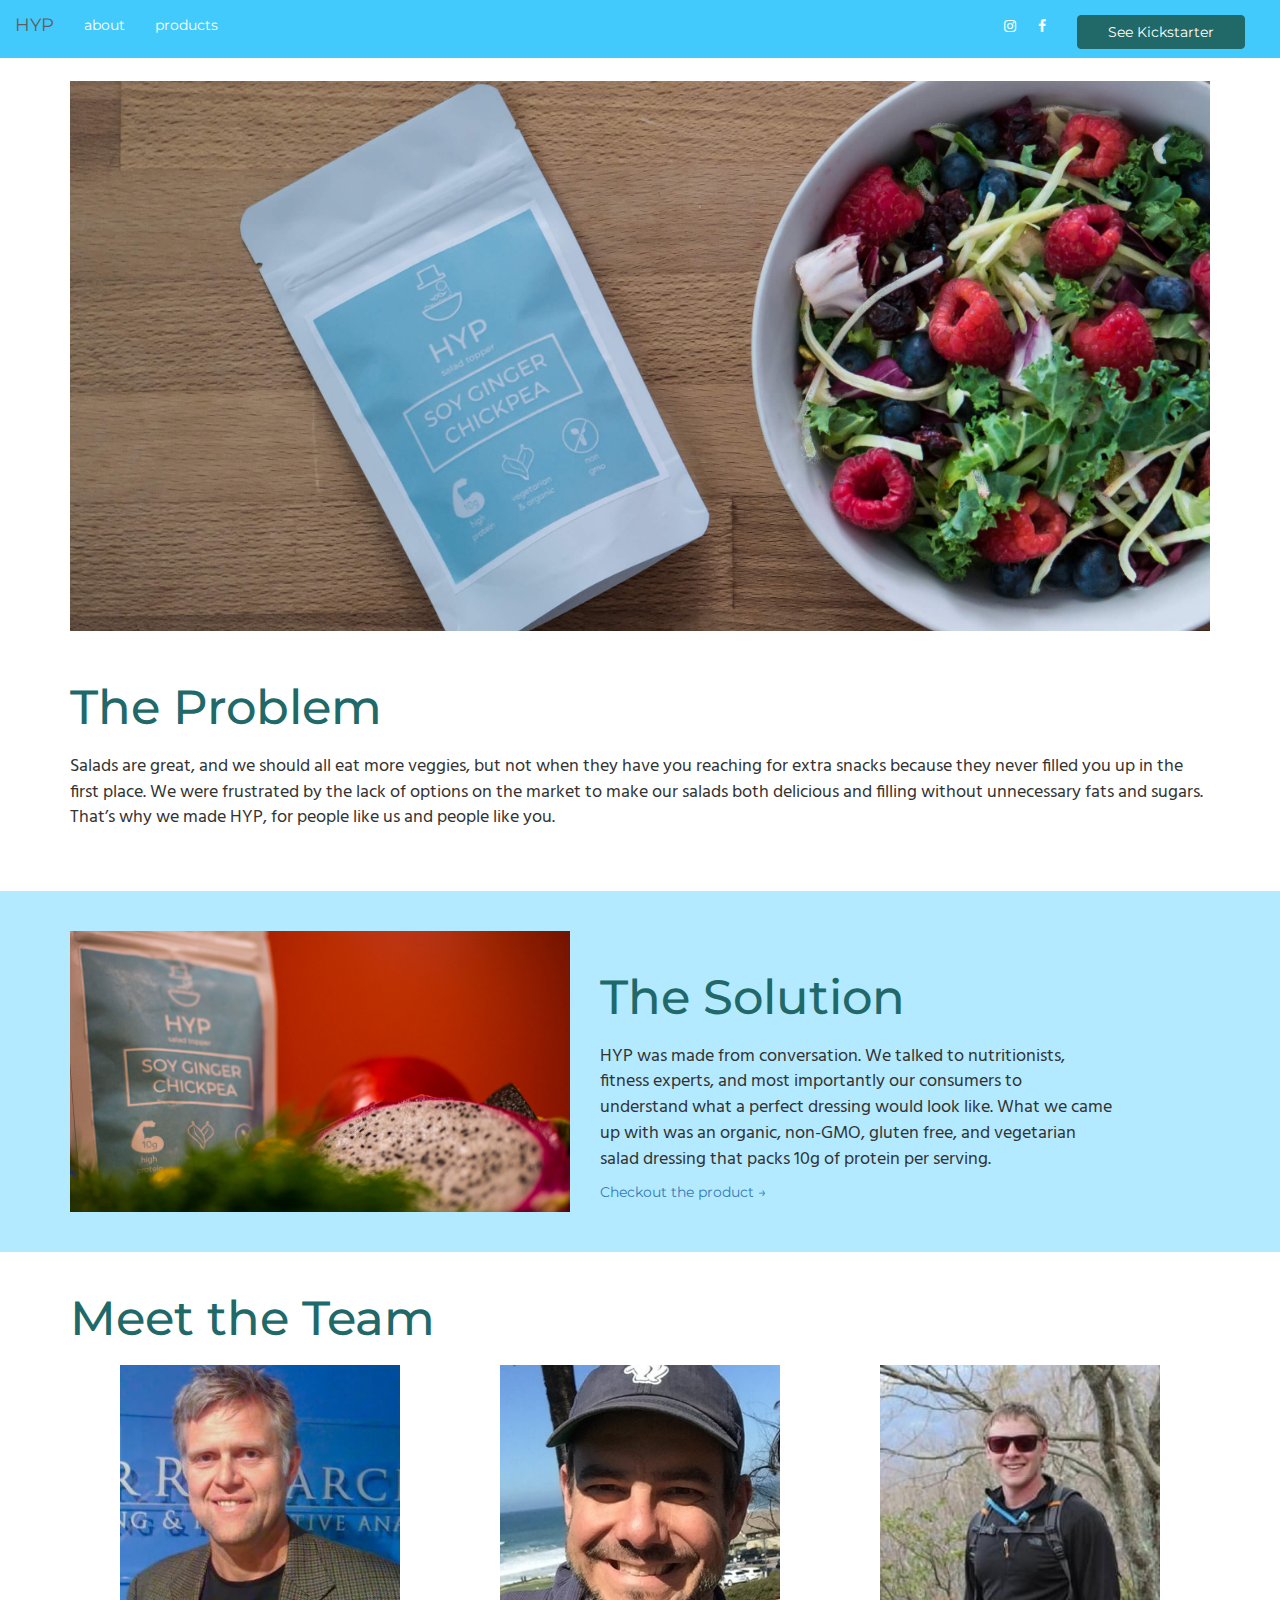
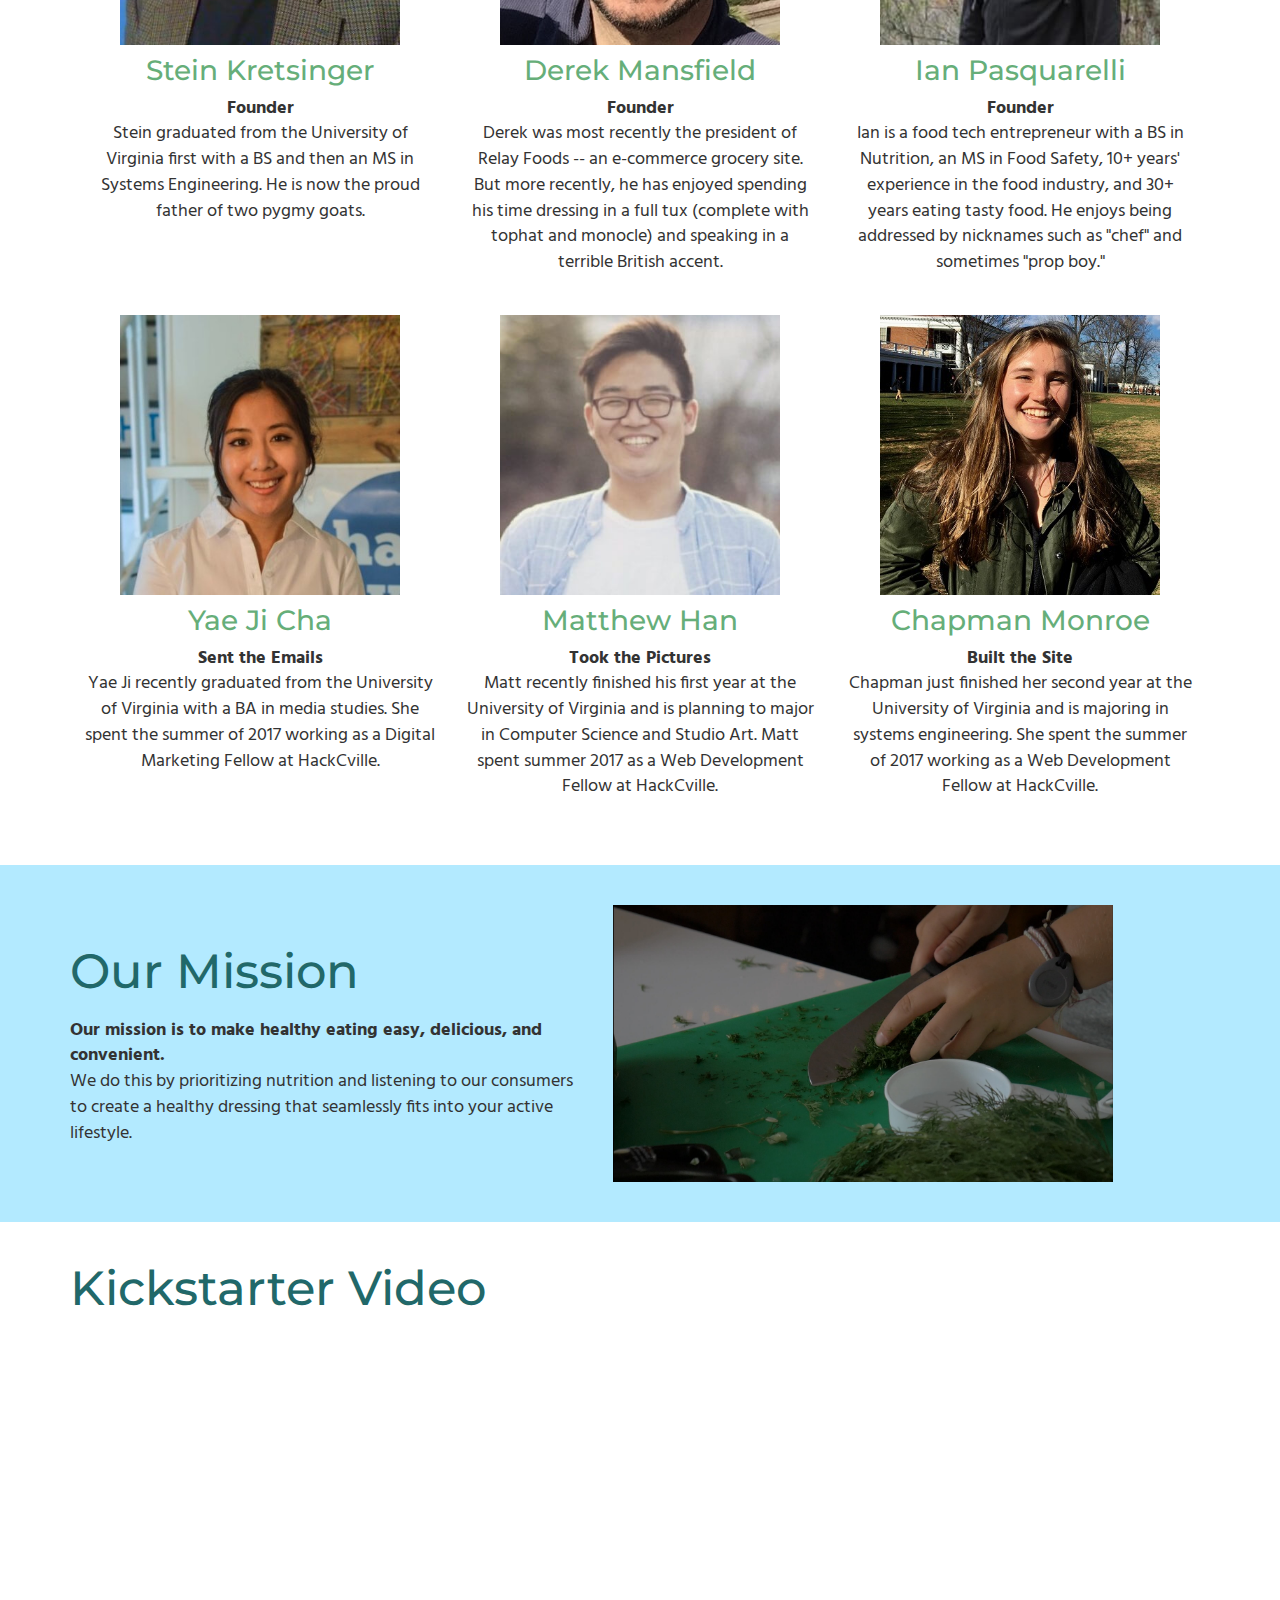
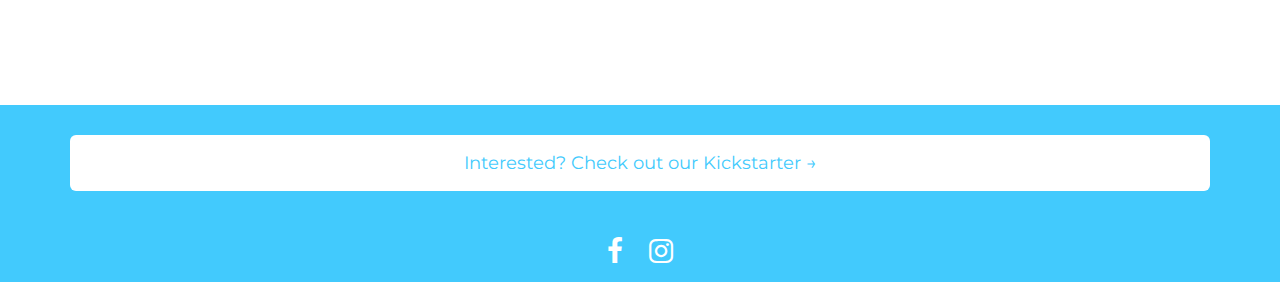
==== commit 9a524175: "added kickstarter video to the site using an embed link from youtube" ====
--- a/about.html
+++ b/about.html
@@ -52,7 +52,7 @@
           <li><a href="about.html">about</a></li>
           <li><a href="products.html">products</a></li>
         </ul>
-         <a href="https://docs.google.com/forms/d/e/1FAIpQLSdZzL9fAMGSGxzv1El_elPHL1NvBfObmUKRZR4ZpBz0gleK9g/viewform" type="button" class="btn btn-green btn-default navbar-btn navbar-right">See Kickstarter</a>
+         <a href="https://www.kickstarter.com/projects/1194498984/reinvent-salads-with-hyp-high-protein-salad-topper/description" type="button" class="btn btn-green btn-default navbar-btn navbar-right">See Kickstarter</a>
         <a class="btn btn-social-icon btn-facebook navbar-right" href="https://www.facebook.com/HYP-Salad-Topper-1381089681981796/" onclick="_gaq.push(['_trackEvent', 'btn-social-icon', 'click', 'btn-facebook']);"><span class="fa fa-facebook"></span></a>
          <a class="btn btn-social-icon btn-instagram navbar-right" href="https://www.instagram.com/hypfoods/" onclick="_gaq.push(['_trackEvent', 'btn-social-icon', 'click', 'btn-instagram']);"><span class="fa fa-instagram"></span></a>
        
@@ -145,13 +145,22 @@
       </div>
     </div>  
 
+    <div class="container clearfix">
+      <div class="who-we-are-text clearfix">
+         <h3>Kickstarter Video</h3>
+         <div class="youtube-video" style="text-align: center;">
+          <iframe width="560" height="315" style="float: middle;" src="https://www.youtube.com/embed/wG_6i4xsDsA" frameborder="0" allowfullscreen></iframe>
+        </div>
+      </div>
+    </div>
+
     <!-- ~~~~~~~~~~~~~~~~~~~~~~~ CTA ~~~~~~~~~~~~~~~~~~~~~~~ -->
 
    <div class="cta-container">
       <div class="container">
-         <a href="https://docs.google.com/forms/d/e/1FAIpQLSdZzL9fAMGSGxzv1El_elPHL1NvBfObmUKRZR4ZpBz0gleK9g/viewform" type="button" class="btn btn-lg btn-cta">Interested? Check out our Kickstarter &#8594;</a>
-         <a href="https://docs.google.com/forms/d/e/1FAIpQLSdZzL9fAMGSGxzv1El_elPHL1NvBfObmUKRZR4ZpBz0gleK9g/viewform" type="button" class="btn btn-lg btn-cta-responsive">Check out our Kickstarter &#8594;</a>
-         <a href="https://docs.google.com/forms/d/e/1FAIpQLSdZzL9fAMGSGxzv1El_elPHL1NvBfObmUKRZR4ZpBz0gleK9g/viewform" type="button" class="btn btn-lg btn-cta-responsive-two">Kickstarter &#8594;</a>
+         <a href="https://www.kickstarter.com/projects/1194498984/reinvent-salads-with-hyp-high-protein-salad-topper/description" type="button" class="btn btn-lg btn-cta">Interested? Check out our Kickstarter &#8594;</a>
+         <a href="https://www.kickstarter.com/projects/1194498984/reinvent-salads-with-hyp-high-protein-salad-topper/description" type="button" class="btn btn-lg btn-cta-responsive">Check out our Kickstarter &#8594;</a>
+         <a href="https://www.kickstarter.com/projects/1194498984/reinvent-salads-with-hyp-high-protein-salad-topper/description" type="button" class="btn btn-lg btn-cta-responsive-two">Kickstarter &#8594;</a>
          <a class="btn btn-social-icon btn-facebook" href="https://www.facebook.com/HYP-Salad-Topper-1381089681981796/" onclick="_gaq.push(['_trackEvent', 'btn-social-icon', 'click', 'btn-facebook']);"><span class="fa fa-facebook fa-2x"></span></a>
          <a class="btn btn-social-icon btn-instagram" href="https://www.instagram.com/hypfoods/" onclick="_gaq.push(['_trackEvent', 'btn-social-icon', 'click', 'btn-instagram']);"><span class="fa fa-instagram fa-2x"></span></a>
       </div>
--- a/styles-min.css
+++ b/styles-min.css
@@ -1 +1,13 @@
-@import url(https://fonts.googleapis.com/css?family=Hind);@import url(https://fonts.googleapis.com/css?family=Montserrat);body{font-family:'Montserrat',sans-serif;display:block}.navbar-default{background-color:#42CAFD;border-color:#42CAFD}.navbar{border-radius:0;margin-bottom:0}.logo{width:50px}.navbar-default .navbar-nav>.active>a,.navbar-default .navbar-nav>.active>a:focus,.navbar-default .navbar-nav>.active>a:hover{background-color:#42CAFD}.navbar-default .navbar-nav>li>a{color:white}.navbar-default .navbar-brand{color:white}.green{color:#42CAFD}.hero{height:600px;background-image:url(images/salad-dressing.jpg);background-position:center;background-size:cover}.overlay{background-color:rgba(0,0,0,.7);height:600px}.title{text-align:center;padding-top:80px;color:white}.homepage-image{width:120px;padding-bottom:20px;padding-top:40px}h1{font-size:82px;font-weight:700}h4{font-size:28px}h2{font-size:24px;padding-top:20px}h2,h4{padding-bottom:30px}@media screen and (max-width:760px){h1{font-size:75px}}@media screen and (max-width:680px){.title{padding-top:55px}}@media screen and (max-width:585px){h1{font-size:70px}h2{font-size:22px}.title{padding-top:70px}}@media screen and (max-width:400px){.title{padding-top:70px}h1{font-size:60px}h2{font-size:20px}}.team-member{width:80%}.the-team h4{color:#66AE79;padding-bottom:0}.team-member-col{height:500px;text-align:center;margin-bottom:50px;background-color:white}.bold{font-weight:700}@media screen and (max-width:990px){.team-member-col{width:49%;display:inline-block;height:450px}}@media screen and (max-width:700px){.team-member-col{height:400px}}@media screen and (max-width:550px){.team-member-col{width:100%;height:480px}h3{text-align:center}}@media screen and (max-width:550px){.team-member-col{height:auto}}.button-list{margin:0 auto;padding-top:50px;padding-bottom:50px;text-align:center}.btn{padding-left:30px;padding-right:30px;margin-left:20px;margin-right:20px;color:white}.btn-green:hover{color:#216869}.btn-blue:hover{color:white;cursor:default}.btn-green{background-color:#216869;margin-top:15px;border-color:#216869}.btn-blue{background-color:#66AE79;margin-top:15px}.icon-box{text-align:center;color:#66AE79;padding-bottom:20px}h5{font-size:20px}i{font-size:40px;padding-top:40px;padding-bottom:20px}@media screen and (max-width:990px){.icon-box{display:inline-block;width:20%}}@media screen and (max-width:720px){.icon-box{width:50%}.icon-box-last{width:100%}}@media screen and (max-width:310px){.icon-box{width:100%}}.home-images{padding-top:30px;padding-bottom:30px}.image-row{padding-top:20px;padding-bottom:40px}.home-images h4{color:#216869;vertical-align:middle;font-size:30px;padding-top:80px}.home-image{display:inline-block;width:372px}.home-image-long{width:550px}.image-div{text-align:center}.second-row{padding-left:55px;padding-right:55px}.sep{width:100%;text-align:center;color:#216869}.image-div-hidden{display:none}@media screen and (max-width:990px){.home-images h4{font-size:24px}.home-image-long{width:500px}.home-image-desk{width:450px}}@media screen and (max-width:810px){.home-images h4{font-size:20px}.home-image-long{width:400px}}@media screen and (max-width:767px){.home-images h4{padding-top:30px}.desk{text-align:center}.image-div-shown{display:none}.image-div-hidden{display:block}}@media screen and (max-width:455px){.home-image-long{width:300px}.carrot-gif{width:250px}}@media screen and (max-width:365px){.home-image-long{width:250px}}.cta-container{background-color:#42CAFD;text-align:center}.btn-cta{background-color:white;color:#42CAFD;padding:15px 80px;margin:30px auto;display:block}.btn-cta-responsive{display:none;background-color:white;color:#42CAFD;padding:15px 40px;margin:30px auto}.btn-cta-responsive-two{display:none;background-color:white;color:#42CAFD;padding:15px 40px;margin:30px auto}.btn-social-icon{padding:15px 10px;margin-right:0;margin-left:0}@media screen and (max-width:555px){.btn-cta{padding:15px 40px}}@media screen and (max-width:490px){.btn-cta{display:none}.btn-cta-responsive{display:block}}@media screen and (max-width:360px){.btn-cta{display:none}.btn-cta-responsive{display:none}.btn-cta-responsive-two{display:block}}.who-we-are-text{padding-bottom:50px}.about-hero{margin-top:51px}.big-image{width:100%;height:550px;margin:30px auto;background-image:url(images/ovh.jpg);background-position:center;background-size:cover}h3{color:#216869;font-size:48px;padding-bottom:10px;padding-top:20px}p{font-family:'Hind',sans-serif;font-size:18px}.small-image{display:inline-block;width:500px;margin-top:20px;margin-bottom:20px}.small-image-hidden{display:none}.about-text{display:inline-block;width:45%;vertical-align:top;margin-top:40px;margin-bottom:15px}.about-text-one{margin-left:30px}.about-text-two{margin-right:30px}.the-solution{background-color:#B3EAFF}@media screen and (max-width:1200px){.small-image{width:400px}.about-text{margin-top:20px}}@media screen and (max-width:995px){h3{font-size:40px}.small-image{width:300px;margin-top:30px;margin-bottom:30px}.about-text{margin-top:0}}@media screen and (max-width:770px){p{font-size:16px}h3{font-size:36px}.big-image{height:400px}}@media screen and (max-width:650px){.small-image-hidden{display:block}.small-image{display:block;width:400px;text-align:center;margin:20px auto}.small-image-shown{display:none}.about-text{width:100%;margin-left:0;margin-right:0;text-align:center;padding-bottom:30px}.who-we-are-text{text-align:center;padding-bottom:30px}}@media screen and (max-width:450px){.small-image{width:300px}.big-image{height:300px}}@media screen and (max-width:350px){.small-image{width:250px}}.dressing-row{margin-top:51px}.dressing-info{vertical-align:top}.dressing-row h3{text-align:center}.ingredients{width:70%;margin:0 auto;padding-bottom:30px}.ingredients-fonts{font-size:16px;font-style:italic}.dressing-buttons{width:80%;text-align:center}.dressing-button-list{padding-top:10px}.dressing-row-image{margin-top:50px;margin-bottom:20px;text-align:center}.packaging{border:solid white 5px}.icon{text-align:center;color:#66AE79;width:20%;display:inline-block}@media screen and (max-width:990px){.icon{width:33%}.icon-last{width:50%}}@media screen and (max-width:500px){.ingredients{width:100%}}@media screen and (max-width:360px){.packaging{width:250px}}@media screen and (max-width:320px){.packaging{width:200px}}+@import url(https://fonts.googleapis.com/css?family=Hind);@import url(https://fonts.googleapis.com/css?family=Montserrat);body{font-family:'Montserrat',sans-serif;display:block}.navbar-default{background-color:#42CAFD;border-color:#42CAFD}.navbar{border-radius:0;margin-bottom:0}.logo{width:50px}.navbar-default .navbar-nav>.active>a,.navbar-default .navbar-nav>.active>a:focus,.navbar-default .navbar-nav>.active>a:hover{background-color:#42CAFD}.navbar-default .navbar-nav>li>a{color:white}.navbar-default .navbar-brand{color:white}.green{color:#42CAFD}.hero{height:600px;background-image:url(images/salad-dressing.jpg);background-position:center;background-size:cover}.overlay{background-color:rgba(0,0,0,.7);height:600px}.title{text-align:center;padding-top:80px;color:white}.homepage-image{width:120px;padding-bottom:20px;padding-top:40px}h1{font-size:82px;font-weight:700}h4{font-size:28px}h2{font-size:24px;padding-top:20px}h2,h4{padding-bottom:30px}@media screen and (max-width:760px){h1{font-size:75px}}@media screen and (max-width:680px){.title{padding-top:55px}}@media screen and (max-width:585px){h1{font-size:70px}h2{font-size:22px}.title{padding-top:70px}}@media screen and (max-width:400px){.title{padding-top:70px}h1{font-size:60px}h2{font-size:20px}}.team-member{width:80%}.the-team h4{color:#66AE79;padding-bottom:0}.team-member-col{height:500px;text-align:center;margin-bottom:50px;background-color:white}.bold{font-weight:700}@media screen and (max-width:990px){.team-member-col{width:49%;display:inline-block;height:450px}}@media screen and (max-width:700px){.team-member-col{height:400px}}@media screen and (max-width:550px){.team-member-col{width:100%;height:480px}h3{text-align:center}}@media screen and (max-width:550px){.team-member-col{height:auto}}.button-list{margin:0 auto;padding-top:50px;padding-bottom:50px;text-align:center}.btn{padding-left:30px;padding-right:30px;margin-left:20px;margin-right:20px;color:white}.btn-green:hover{color:#216869}.btn-blue:hover{color:white;cursor:default}.btn-green{background-color:#216869;margin-top:15px;border-color:#216869}.btn-blue{background-color:#66AE79;margin-top:15px}.icon-box{text-align:center;color:#66AE79;padding-bottom:20px}h5{font-size:20px}i{font-size:40px;padding-top:40px;padding-bottom:20px}@media screen and (max-width:990px){.icon-box{display:inline-block;width:20%}}@media screen and (max-width:720px){.icon-box{width:50%}.icon-box-last{width:100%}}@media screen and (max-width:310px){.icon-box{width:100%}}.home-images{padding-top:30px;padding-bottom:30px}.image-row{padding-top:20px;padding-bottom:40px}.home-images h4{color:#216869;vertical-align:middle;font-size:30px;padding-top:80px}.home-image{display:inline-block;width:372px}.home-image-long{width:550px}.image-div{text-align:center}.second-row{padding-left:55px;padding-right:55px}.sep{width:100%;text-align:center;color:#216869}.image-div-hidden{display:none}@media screen and (max-width:990px){.home-images h4{font-size:24px}.home-image-long{width:500px}.home-image-desk{width:450px}}@media screen and (max-width:810px){.home-images h4{font-size:20px}.home-image-long{width:400px}}@media screen and (max-width:767px){.home-images h4{padding-top:30px}.desk{text-align:center}.image-div-shown{display:none}.image-div-hidden{display:block}}@media screen and (max-width:455px){.home-image-long{width:300px}.carrot-gif{width:250px}}@media screen and (max-width:365px){.home-image-long{width:250px}}.cta-container{background-color:#42CAFD;text-align:center}.btn-cta{background-color:white;color:#42CAFD;padding:15px 80px;margin:30px auto;display:block}.btn-cta-responsive{display:none;background-color:white;color:#42CAFD;padding:15px 40px;margin:30px auto}.btn-cta-responsive-two{display:none;background-color:white;color:#42CAFD;padding:15px 40px;margin:30px auto}.btn-social-icon{padding:15px 10px;margin-right:0;margin-left:0}@media screen and (max-width:555px){.btn-cta{padding:15px 40px}}@media screen and (max-width:490px){.btn-cta{display:none}.btn-cta-responsive{display:block}}@media screen and (max-width:360px){.btn-cta{display:none}.btn-cta-responsive{display:none}.btn-cta-responsive-two{display:block}}.who-we-are-text{padding-bottom:50px}.about-hero{margin-top:51px}.big-image{width:100%;height:550px;margin:30px auto;background-image:url(images/ovh.jpg);background-position:center;background-size:cover}h3{color:#216869;font-size:48px;padding-bottom:10px;padding-top:20px}p{font-family:'Hind',sans-serif;font-size:18px}.small-image{display:inline-block;width:500px;margin-top:20px;margin-bottom:20px}.small-image-hidden{display:none}.about-text{display:inline-block;width:45%;vertical-align:top;margin-top:40px;margin-bottom:15px}.about-text-one{margin-left:30px}.about-text-two{margin-right:30px}.the-solution{background-color:#B3EAFF}@media screen and (max-width:1200px){.small-image{width:400px}.about-text{margin-top:20px}}@media screen and (max-width:995px){h3{font-size:40px}.small-image{width:300px;margin-top:30px;margin-bottom:30px}.about-text{margin-top:0}}@media screen and (max-width:770px){p{font-size:16px}h3{font-size:36px}.big-image{height:400px}}@media screen and (max-width:650px){.small-image-hidden{display:block}.small-image{display:block;width:400px;text-align:center;margin:20px auto}.small-image-shown{display:none}.about-text{width:100%;margin-left:0;margin-right:0;text-align:center;padding-bottom:30px}.who-we-are-text{text-align:center;padding-bottom:30px}}@media screen and (max-width:450px){.small-image{width:300px}.big-image{height:300px}}@media screen and (max-width:350px){.small-image{width:250px}}.dressing-row{margin-top:51px}.dressing-info{vertical-align:top}.dressing-row h3{text-align:center}.ingredients{width:70%;margin:0 auto;padding-bottom:30px}.ingredients-fonts{font-size:16px;font-style:italic}.dressing-buttons{width:80%;text-align:center}.dressing-button-list{padding-top:10px}.dressing-row-image{margin-top:50px;margin-bottom:20px;text-align:center}.packaging{border:solid white 5px}.icon{text-align:center;color:#66AE79;width:20%;display:inline-block}@media screen and (max-width:990px){.icon{width:33%}.icon-last{width:50%}}@media screen and (max-width:500px){.ingredients{width:100%}}@media screen and (max-width:360px){.packaging{width:250px}}@media screen and (max-width:320px){.packaging{width:200px}}
+@media screen and (max-width: 600px){
+	iframe{
+		width: 300px;
+		height: 150px;
+	}
+}
+@media screen and (max-width: 340px){
+	iframe{
+		width: 250px;
+		height: 125px;
+	}
+}
